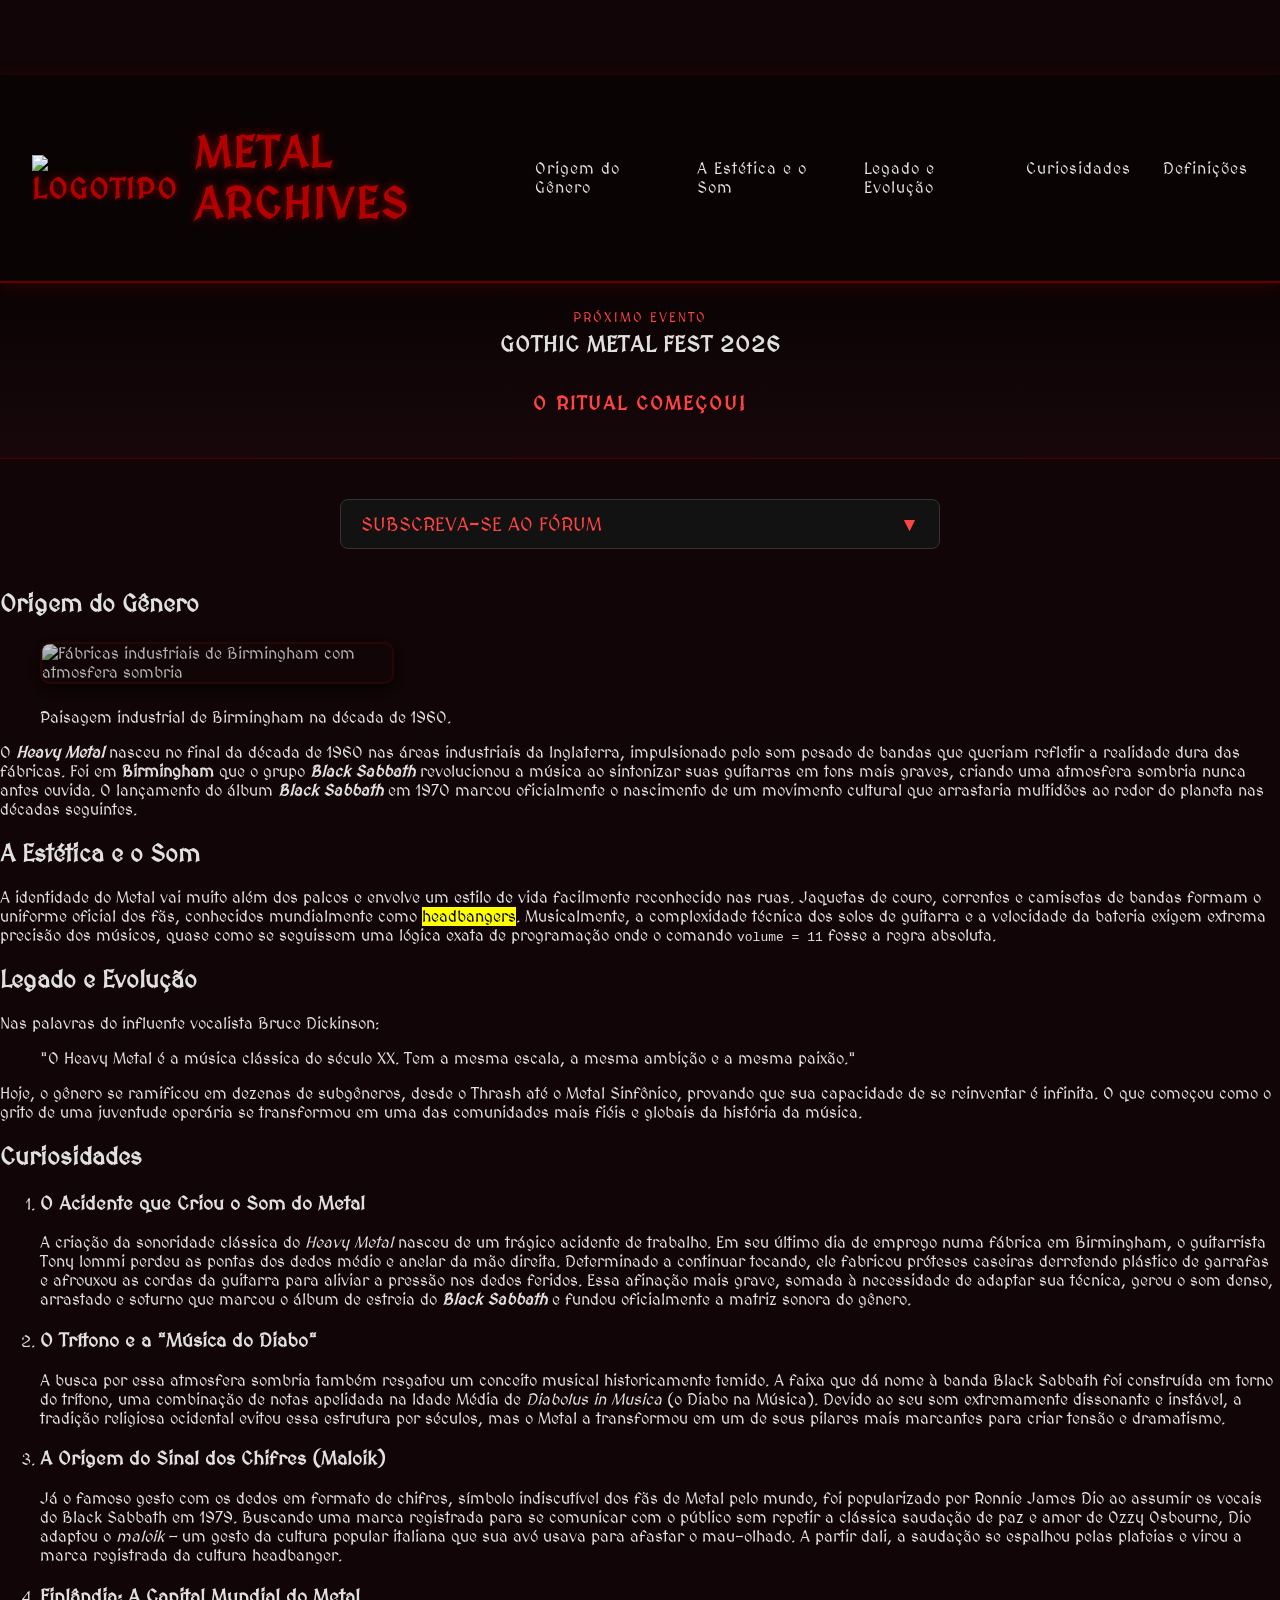
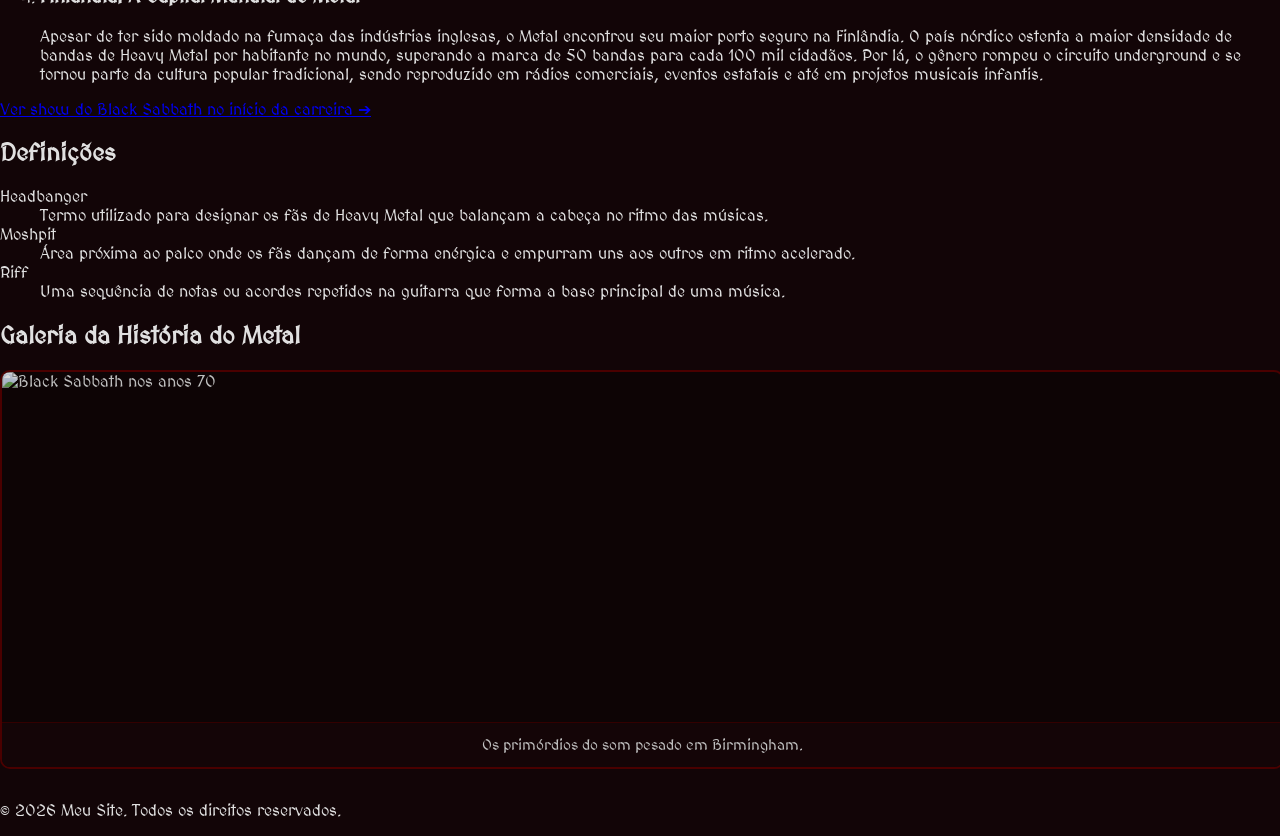
==== index.html @ 40b0ea48 "Add files via upload" ====
<!DOCTYPE html>
<html lang="pt-BR">
<head> 
	<meta charset= "UTF-8">
	<meta name="viewport" content="width=device-width, initial-scale=1.0">
	<title>Metal archives</title>
	<link rel="stylesheet" href="style.css">
	<script src="script.js" defer></script>
</head>
	
<body>
	<nav class="navbar">
  <!-- Imagem e texto alinhados lado a lado no canto esquerdo -->
  <div class="logo">
    <img src="Imagens/logotipo-do-site.png" alt="Logotipo" class="logo-header">
    <h1>Metal archives</h1>
  </div>
  
  <ul class="nav-links">
    <li><a href="#origem-do-genero">Origem do Gênero</a></li>
    <li><a href="#a-estetica-e-o-som">A Estética e o Som</a></li>
    <li><a href="#legado-e-evolucao">Legado e Evolução</a></li>
    <li><a href="#curiosidades">Curiosidades</a></li>
    <li><a href="#definicoes">Definições</a></li>
  </ul>
</nav>

<!-- Banner de Contagem Regressiva -->
<section class="banner-timer">
  <div class="timer-container">
    <span class="timer-tag">Próximo Evento</span>
    <h3>Gothic Metal Fest 2026</h3>
    <div id="countdown" class="countdown-grid">
      <div class="time-box">
        <span id="dias">00</span>
        <small>Dias</small>
      </div>
      <div class="time-box">
        <span id="horas">00</span>
        <small>Horas</small>
      </div>
      <div class="time-box">
        <span id="minutos">00</span>
        <small>Min</small>
      </div>
      <div class="time-box">
        <span id="segundos">00</span>
        <small>Seg</small>
      </div>
    </div>
  </div>
</section>

<!-- Formulário posicionado abaixo da barra de navegação -->
<section class="secao-formulario">
	<button type="button" id="btn-toggle-form">
    Subscreva-se ao fórum <span id="icone-seta">▼</span>
  </button>
  <div id="status-membro" class="status-membro escondido"></div>
  <form action="#" class="form-topo escondido" >
    <h2>Subscreva-se ao fórum</h2>

    <div class="form-grid">
      <div class="form-group">
        <label for="fname">Nome:</label>
        <input type="text" id="fname" name="fname" required>
      </div>

      <div class="form-group">
		  <label for="senha">Senha:</label>
		  <div class="input-senha-wrapper">
			<input type="password" id="senha" name="senha" required>
			<button type="button" id="btn-toggle-senha" aria-label="Mostrar ou ocultar senha">👁️</button>
		  </div>
	  </div>

      <div class="form-group">
        <label for="genre">Gênero Identificado:</label>
        <select id="genre" name="genero_id" required>
		  <option value="" disabled selected hidden>Selecione uma opção</option>
          <option value="feminino">Feminino</option>
          <option value="masculino">Masculino</option>
          <option value="outro">Outro</option>
        </select>
      </div>

      <div class="form-group">
        <label for="idade">Idade:</label>
        <input type="number" id="idade" name="idade" min="18" max="100" step="1" required>
      </div>

      <div class="form-group">
        <label for="email">E-mail:</label>
        <input type="email" id="email" name="email" pattern="[a-z0-9._%+-]+@[a-z0-9.-]+\.[a-z]{2,}$" required>
      </div>

      <div class="form-group">
        <label for="site">Website:</label>
        <input type="url" id="site" name="site" pattern="https://.*" placeholder="https://exemplo.com" required>
      </div>

      <div class="form-group">
        <label for="show">Data do Show:</label>
        <input type="date" id="show" name="show" min="2026-01-01" max="2026-12-31" required>
      </div>

      <div class="form-group">
        <label for="horario">Horário:</label>
        <input type="time" id="horario" name="horario" required>
      </div>

      <div class="form-group full-width">
        <label for="cor-tema">Cor favorita:</label>
        <input type="color" id="cor-tema" name="cor-tema" value="#ff0000">
      </div>

      <div class="form-group full-width">
        <label for="mensagem">Mensagem:</label>
        <textarea id="mensagem" name="mensagem" rows="3"></textarea>
      </div>

      <div class="form-group-options full-width">
        <label>Gênero Musical Favorito:</label>
        <div class="radio-group">
          <label><input type="radio" name="genero_musical" value="heavy"> Heavy Metal</label>
          <label><input type="radio" name="genero_musical" value="thrash"> Thrash Metal</label>
          <label><input type="radio" name="genero_musical" value="outro"> Outro</label>
        </div>
      </div>

      <div class="form-group-checkbox full-width">
        <input type="checkbox" id="novidades" name="novidades" required>
        <label for="novidades">Deseja receber novidades por e-mail?</label>
      </div>

      <div class="full-width">
        <button type="submit" class="btn-submit">Cadastrar</button>
      </div>
    </div>
  </form>
</section>
	<main class="container">
		<section id="origem-do-genero" class="card-gotico">
			<h2>Origem do Gênero</h2>
			<figure>
				<img 
					id="img-birmingham"
					src="https://images.unsplash.com/photo-1518709268805-4e9042af9f23?q=80&w=800" 
					alt="Fábricas industriais de Birmingham com atmosfera sombria" 
					class="img-gotica"
				 >
				<figcaption>Paisagem industrial de Birmingham na década de 1960.</figcaption>
			</figure>
			<p>O <strong><em>Heavy Metal</em></strong> nasceu no final da década de 1960 nas áreas industriais da Inglaterra, impulsionado pelo som pesado de bandas que queriam refletir a realidade dura das fábricas. Foi em <strong>Birmingham</strong> que o grupo <strong><em>Black Sabbath</em></strong> revolucionou a música ao sintonizar suas guitarras em tons mais graves, criando uma atmosfera sombria nunca antes ouvida. O lançamento do álbum <strong><em>Black Sabbath</em></strong> em 1970 marcou oficialmente o nascimento de um movimento cultural que arrastaria multidões ao redor do planeta nas décadas seguintes.</p>
		</section>

		<section id="a-estetica-e-o-som" class="card-gotico">
			<h2>A Estética e o Som</h2>
			<p>A identidade do Metal vai muito além dos palcos e envolve um estilo de vida facilmente reconhecido nas ruas. Jaquetas de couro, correntes e camisetas de bandas formam o uniforme oficial dos fãs, conhecidos mundialmente como <mark class="destaque-gotico">headbangers</mark>. Musicalmente, a complexidade técnica dos solos de guitarra e a velocidade da bateria exigem extrema precisão dos músicos, quase como se seguissem uma lógica exata de programação onde o comando <code>volume = 11</code> fosse a regra absoluta.</p>
		</section>

		<section id="legado-e-evolucao" class="card-gotico">
			<h2>Legado e Evolução</h2>
			<p>Nas palavras do influente vocalista Bruce Dickinson:</p>
			<blockquote class="citacao-gotica">
			  "O Heavy Metal é a música clássica do século XX. Tem a mesma escala, a mesma ambição e a mesma paixão."
			</blockquote>
			<p>Hoje, o gênero se ramificou em dezenas de subgêneros, desde o Thrash até o Metal Sinfônico, provando que sua capacidade de se reinventar é infinita. O que começou como o grito de uma juventude operária se transformou em uma das comunidades mais fiéis e globais da história da música.</p>
		</section>

		<section id="curiosidades" class="card-gotico">
			<h2>Curiosidades</h2>
			<ol class="lista-curiosidades">
			  <li>
				<h3>O Acidente que Criou o Som do Metal</h3>
				<p>A criação da sonoridade clássica do <em>Heavy Metal</em> nasceu de um trágico acidente de trabalho. Em seu último dia de emprego numa fábrica em Birmingham, o guitarrista Tony Iommi perdeu as pontas dos dedos médio e anelar da mão direita. Determinado a continuar tocando, ele fabricou próteses caseiras derretendo plástico de garrafas e afrouxou as cordas da guitarra para aliviar a pressão nos dedos feridos. Essa afinação mais grave, somada à necessidade de adaptar sua técnica, gerou o som denso, arrastado e soturno que marcou o álbum de estreia do <strong><em>Black Sabbath</em></strong> e fundou oficialmente a matriz sonora do gênero.</p>
			  </li>
			  <li>
				<h3>O Trítono e a "Música do Diabo"</h3>
				<p>A busca por essa atmosfera sombria também resgatou um conceito musical historicamente temido. A faixa que dá nome à banda Black Sabbath foi construída em torno do trítono, uma combinação de notas apelidada na Idade Média de <em>Diabolus in Musica</em> (o Diabo na Música). Devido ao seu som extremamente dissonante e instável, a tradição religiosa ocidental evitou essa estrutura por séculos, mas o Metal a transformou em um de seus pilares mais marcantes para criar tensão e dramatismo.</p>
			  </li>
			  <li>
				<h3>A Origem do Sinal dos Chifres (Maloik)</h3>
				<p>Já o famoso gesto com os dedos em formato de chifres, símbolo indiscutível dos fãs de Metal pelo mundo, foi popularizado por Ronnie James Dio ao assumir os vocais do Black Sabbath em 1979. Buscando uma marca registrada para se comunicar com o público sem repetir a clássica saudação de paz e amor de Ozzy Osbourne, Dio adaptou o <em>maloik</em> — um gesto da cultura popular italiana que sua avó usava para afastar o mau-olhado. A partir dali, a saudação se espalhou pelas plateias e virou a marca registrada da cultura headbanger.</p>
			  </li>
			  <li>
				<h3>Finlândia: A Capital Mundial do Metal</h3>
				<p>Apesar de ter sido moldado na fumaça das indústrias inglesas, o Metal encontrou seu maior porto seguro na Finlândia. O país nórdico ostenta a maior densidade de bandas de Heavy Metal por habitante no mundo, superando a marca de 50 bandas para cada 100 mil cidadãos. Por lá, o gênero rompeu o circuito underground e se tornou parte da cultura popular tradicional, sendo reproduzido em rádios comerciais, eventos estatais e até em projetos musicais infantis.</p>
			  </li>
			</ol>

			<a href="https://www.youtube.com/watch?v=dQw4w9WgXcQ" target="_blank" rel="noopener noreferrer" class="link-gotico">
			  Ver show do Black Sabbath no início da carreira ➔
			</a>
		</section>

		<section id="definicoes" class="card-gotico">
			<h2>Definições</h2>
			<dl class="lista-definicoes">
			  <dt>Headbanger</dt>
			  <dd>Termo utilizado para designar os fãs de Heavy Metal que balançam a cabeça no ritmo das músicas.</dd>

			  <dt>Moshpit</dt>
			  <dd>Área próxima ao palco onde os fãs dançam de forma enérgica e empurram uns aos outros em ritmo acelerado.</dd>

			  <dt>Riff</dt>
			  <dd>Uma sequência de notas ou acordes repetidos na guitarra que forma a base principal de uma música.</dd>
			</dl>
		</section>
		<section id="galeria" class="card-gotico">
		  <h2>Galeria da História do Metal</h2>
		  
		  <div class="carrossel">
			<div class="carrossel-item">
			  <img src="https://images.unsplash.com/photo-1511671782779-c97d3d27a1d4?q=80&w=800" alt="Black Sabbath nos anos 70">
			  <p class="legenda-carrossel">Os primórdios do som pesado em Birmingham.</p>
			</div>

			<div class="carrossel-item">
			  <img src="https://images.unsplash.com/photo-1470225620780-dba8ba36b745?q=80&w=800" alt="Guitarra elétrica com luzes">
			  <p class="legenda-carrossel">A distorção grave do trítono medieval.</p>
			</div>

			<div class="carrossel-item">
			  <img src="https://images.unsplash.com/photo-1514525253161-7a46d19cd819?q=80&w=800" alt="Show de metal com público">
			  <p class="legenda-carrossel">Headbangers e a energia dos palcos pelo mundo.</p>
			</div>
		  </div>
		</section>
	</main>
	
	<footer>    <p>© 2026 Meu Site. Todos os direitos reservados.</p> </footer>
	
</body>
</html>
---- style.css ----
@import url('https://fonts.googleapis.com/css2?family=MedievalSharp&display=swap');

body {
  background-color: #120507;
  min-height: 100vh;
  font-family: 'MedievalSharp', cursive, serif;
  color: #e0e0e0;
  margin: 0;
  padding-top: 75px;
}

/* Navbar com Logo + Texto alinhados à esquerda e Links à direita */
.navbar {
  top: 0;
  position:sticky;
  z-index: 1000; 
  display: flex;
  justify-content: space-between;
  align-items: center;
  background-color: #0a0304;
  padding: 1rem 2rem;
  border-bottom: 2px solid #660000;
  box-shadow: 0 4px 15px rgba(102, 0, 0, 0.4);
  width: 96	%;
  transition: background-color 0.3s ease, border-color 0.3s ease, box-shadow 0.3s ease;
}
/* Estilo aplicado via JS quando o usuário rola a página */
.navbar.navbar-scrolled {
  background-color: #040102; /* Fundo ainda mais escuro */
  border-bottom: 2px solid #ff0000; /* Borda vermelha viva */
  box-shadow: 0 4px 20px rgba(255, 0, 0, 0.6); /* Brilho vermelho mais intenso */
}


.logo {
  display: flex;
  align-items: center;
  gap: 12px;
  color: #b30000;
  font-size: 1.8rem;
  font-weight: bold;
  letter-spacing: 2px;
  text-transform: uppercase;
  text-shadow: 0 0 10px rgba(179, 0, 0, 0.7);
}

.logo-header {
  max-height: 45px;
  width: auto;
  
}

.nav-links {
  display: flex;
  gap: 2rem;
  list-style: none;
  margin: 0;
  padding: 0;
}

.nav-links a {
  color: #e0e0e0;
  text-decoration: none;
  font-size: 1rem;
  letter-spacing: 1px;
  transition: color 0.3s ease, text-shadow 0.3s ease;
}

.nav-links a:hover {
  color: #ff2a2a;
  text-shadow: 0 0 8px #b30000;
}

/* Container do Formulário (Centralizado abaixo da Navbar) */
.secao-formulario {
  max-width: 600px;
  margin: 2.5rem auto;
  padding: 0 1rem;
}

.form-topo {
  background: #121212;
  color: #e0e0e0;
  padding: 20px;
  border-radius: 8px;
  border: 1px solid #333;
  box-shadow: 0 4px 15px rgba(0, 0, 0, 0.5);
}

.form-topo h2 {
  color: #ff4444;
  margin-top: 0;
  margin-bottom: 15px;
  text-transform: uppercase;
  font-size: 1.2rem;
  border-bottom: 1px solid #333;
  padding-bottom: 8px;
}

/* Estrutura interna em 2 Colunas */
.form-grid {
  display: grid;
  grid-template-columns: 1fr 1fr;
  gap: 12px;
}

.form-group {
  display: flex;
  flex-direction: column;
}

.full-width {
  grid-column: span 2;
}

.form-group label,
.form-group-options label {
  font-size: 0.85rem;
  margin-bottom: 4px;
  color: #aaa;
}

.form-topo input[type="text"],
.form-topo input[type="password"],
.form-topo input[type="number"],
.form-topo input[type="email"],
.form-topo input[type="url"],
.form-topo input[type="date"],
.form-topo input[type="time"],
.form-topo select,
.form-topo textarea {
  background: #222;
  border: 1px solid #444;
  color: #fff;
  padding: 8px;
  border-radius: 4px;
  font-size: 0.9rem;
}

.form-topo input[type="color"] {
  height: 38px;
  width: 100%;
  border: 1px solid #444;
  background: #222;
  cursor: pointer;
}

.radio-group {
  display: flex;
  gap: 15px;
  align-items: center;
}

.form-group-checkbox {
  display: flex;
  gap: 10px;
  align-items: center;
  margin-top: 5px;
}
/* Variável global para customização dinâmica da cor de destaque */
:root {
  --cor-destaque: #ff0000;
}

/* Container do campo de senha com ícone relativo */
.input-senha-wrapper {
  position: relative;
  display: flex;
  align-items: center;
  width: 100%;
}

.input-senha-wrapper input {
  width: 100%;
  padding-right: 40px !important; /* Reservar espaço interno para o botão do olho */
  box-sizing: border-box;
}

/* Botão de alternar senha */
#btn-toggle-senha {
  position: absolute;
  right: 8px;
  background: transparent;
  border: none;
  color: #aaa;
  cursor: pointer;
  font-size: 1.1rem;
  padding: 4px;
  display: flex;
  align-items: center;
  justify-content: center;
  transition: color 0.2s ease, transform 0.2s ease;
}

#btn-toggle-senha:hover {
  color: var(--cor-destaque, #ff0000);
  transform: scale(1.1);
}

#btn-toggle-senha:focus-visible {
  outline: 1px solid var(--cor-destaque, #ff0000);
  border-radius: 2px;
}

/* Selo de status de membro ativo recuperado do LocalStorage */
.status-membro {
  background: #1a080a;
  border: 1px solid var(--cor-destaque);
  color: #e0e0e0;
  padding: 10px 15px;
  border-radius: 6px;
  margin-top: 10px;
  text-align: center;
  box-shadow: 0 0 10px rgba(179, 0, 0, 0.3);
  transition: border-color 0.3s ease;
}

.status-membro.escondido {
  display: none;
}

.status-membro p {
  margin: 0;
  font-size: 0.95rem;
}

.status-membro strong {
  color: var(--cor-destaque);
}

.btn-submit {
  width: 100%;
  background: var(--cor-destaque);
  color: #fff;
  border: none;
  padding: 12px;
  font-weight: bold;
  border-radius: 4px;
  cursor: pointer;
  margin-top: 10px;
  transition: background 0.2s;
}

.btn-submit:hover {
  background: #ff0000;
}

#img-birmingham {
  cursor: pointer;
  transition: filter 0.4s ease, border-color 0.4s ease, transform 0.3s ease;
}

/* Imagem e Carrossel */
.img-gotica {
  width: 100%;          
  max-width: 350px;         
  height: auto;           
  display: block;
  border-radius: 10px;
  border: 2px solid #4a0000;
  box-shadow: 0 5px 20px rgba(0, 0, 0, 0.9);
  margin: 1.5rem 0;
  filter: grayscale(40%) brightness(80%);
  transition: filter 0.4s ease, border-color 0.4s ease, box-shadow 0.4s ease, transform 0.3s ease;
}

.img-gotica:hover {
  filter: grayscale(0%) brightness(100%);
  border-color: #cc0000;
  box-shadow: 0 0 15px rgba(204, 0, 0, 0.6);
  transform: scale(1.01);
}

.carrossel {
  display: flex;
  overflow-x: auto;
  scroll-snap-type: x mandatory;
  scroll-behavior: smooth;
  gap: 1.5rem;
  padding-bottom: 1rem;
}

.carrossel-item {
  flex: 0 0 100%;
  scroll-snap-align: center;
  background-color: #0d0405;
  border: 2px solid #4a0000;
  border-radius: 10px;
  overflow: hidden;
}

.carrossel-item img {
  width: 100%;
  height: 350px;
  object-fit: cover;
  display: block;
  filter: grayscale(30%) brightness(85%);
  transition: filter 0.3s ease;
}

.carrossel-item:hover img {
  filter: grayscale(0%) brightness(100%);
}

.legenda-carrossel {
  padding: 0.8rem 1rem;
  margin: 0;
  text-align: center;
  color: #c0c0c0;
  font-size: 0.95rem;
  background-color: #140507;
  border-top: 1px solid #330000;
}

.carrossel::-webkit-scrollbar {
  height: 8px;
}

.carrossel::-webkit-scrollbar-track {
  background: #0a0304;
  border-radius: 4px;
}

.carrossel::-webkit-scrollbar-thumb {
  background: #660000;
  border-radius: 4px;
}

.carrossel::-webkit-scrollbar-thumb:hover {
  background: #cc0000;
}
/* Botão sanfona */
#btn-toggle-form {
  width: 100%;
  background: #121212;
  color: #ff4444;
  border: 1px solid #333;
  padding: 12px 20px;
  font-family: 'MedievalSharp', cursive, serif;
  font-size: 1.2rem;
  text-transform: uppercase;
  cursor: pointer;
  border-radius: 8px;
  display: flex;
  justify-content: space-between;
  align-items: center;
  transition: border-color 0.3s, background 0.3s;
}

#btn-toggle-form:hover {
  border-color: #ff4444;
  background: #1a0a0c;
}

/* Esconde o formulário */
.form-topo.escondido {
  display: none;
}

/* Remove a margem superior do form para colar no botão */
.form-topo {
  margin-top: 10px;
}

/* Banner de Contagem Regressiva */
.banner-timer {
  background: linear-gradient(180deg, #0a0304 0%, #17070a 100%);
  border-bottom: 1px solid #4a0000;
  padding: 1.5rem 1rem;
  text-align: center;
}

.timer-container {
  max-width: 600px;
  margin: 0 auto;
}

.timer-tag {
  color: #ff4444;
  font-size: 0.8rem;
  text-transform: uppercase;
  letter-spacing: 2px;
}

.banner-timer h3 {
  margin: 5px 0 15px 0;
  color: #e0e0e0;
  font-size: 1.4rem;
  text-transform: uppercase;
  letter-spacing: 1px;
}

.countdown-grid {
  display: flex;
  justify-content: center;
  gap: 15px;
}

.time-box {
  background: #0d0405;
  border: 1px solid #660000;
  border-radius: 6px;
  padding: 8px 12px;
  min-width: 60px;
  box-shadow: 0 2px 10px rgba(0, 0, 0, 0.7);
}

.time-box span {
  display: block;
  font-size: 1.6rem;
  font-weight: bold;
  color: #ff2a2a;
  text-shadow: 0 0 8px rgba(179, 0, 0, 0.6);
}

.time-box small {
  font-size: 0.75rem;
  color: #aaa;
  text-transform: uppercase;
}

.evento-iniciado {
  color: #ff4444;
  font-size: 1.2rem;
  font-weight: bold;
  letter-spacing: 2px;
}
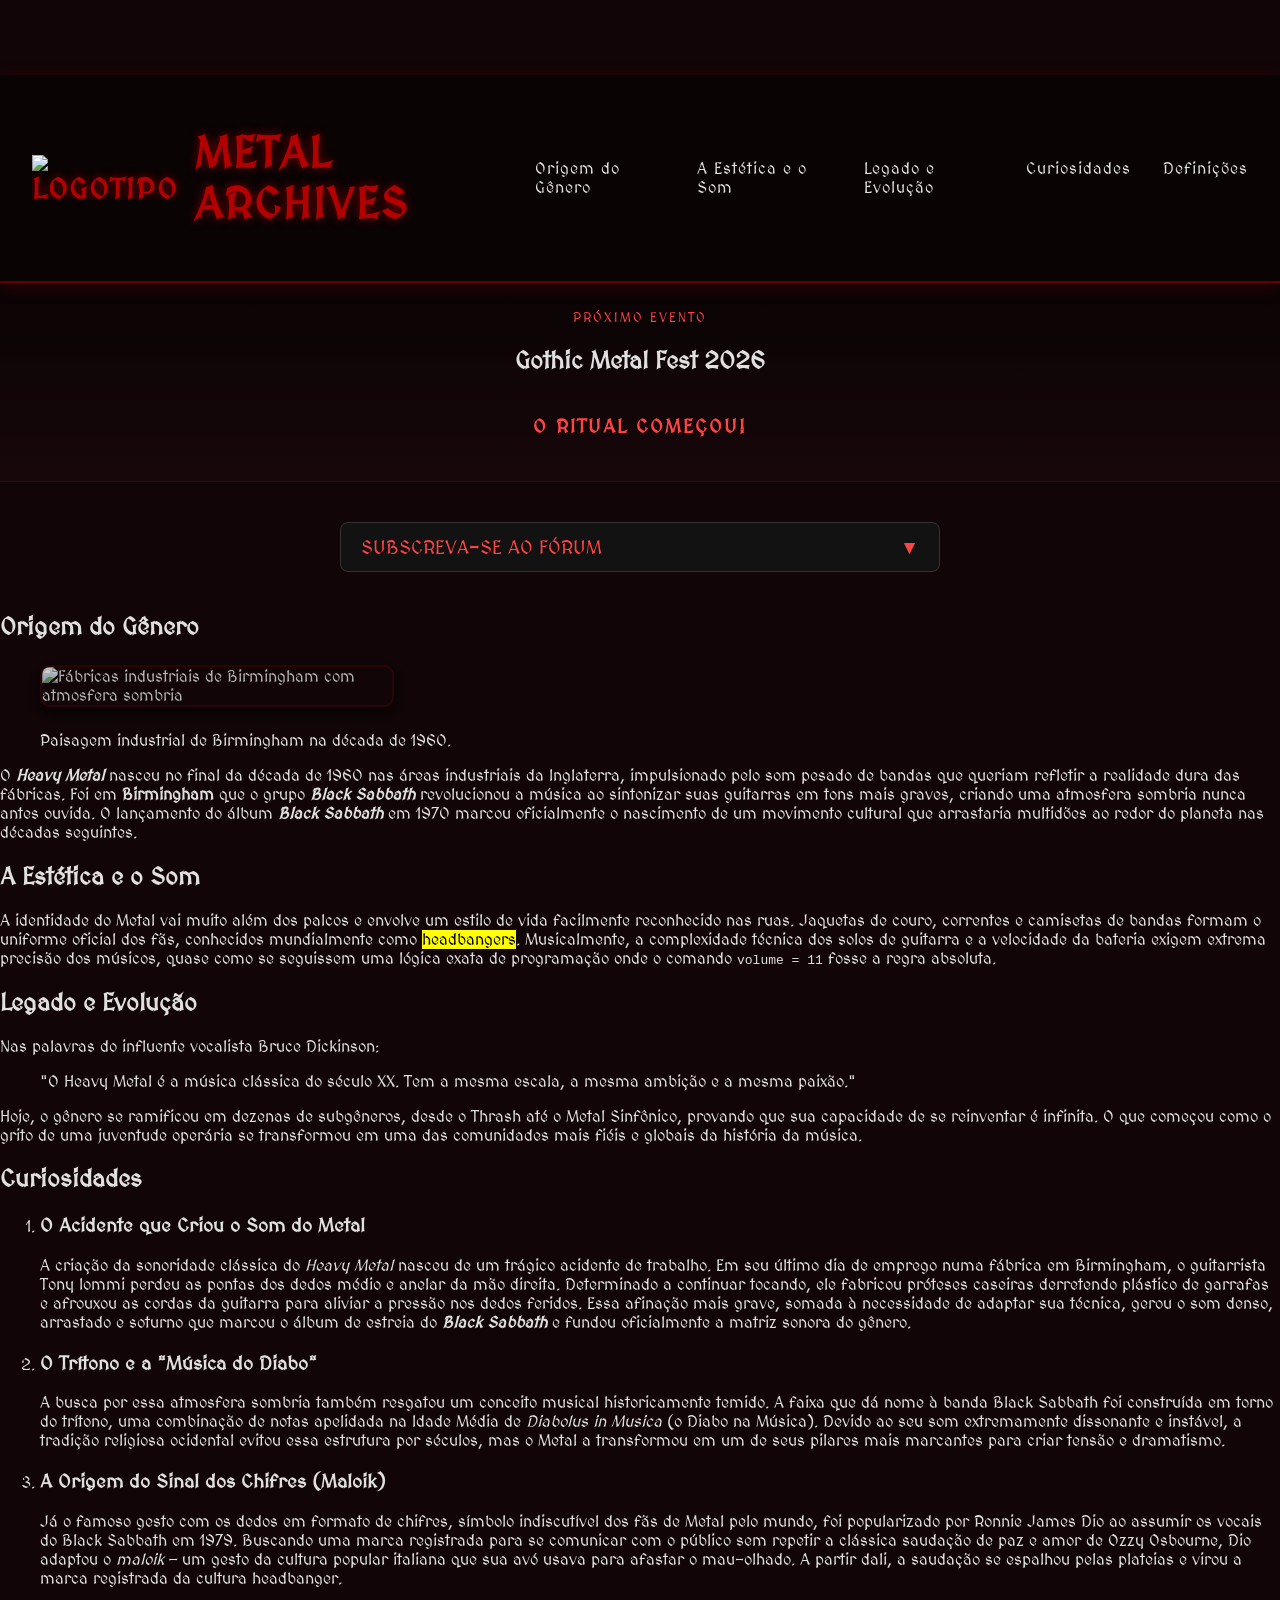
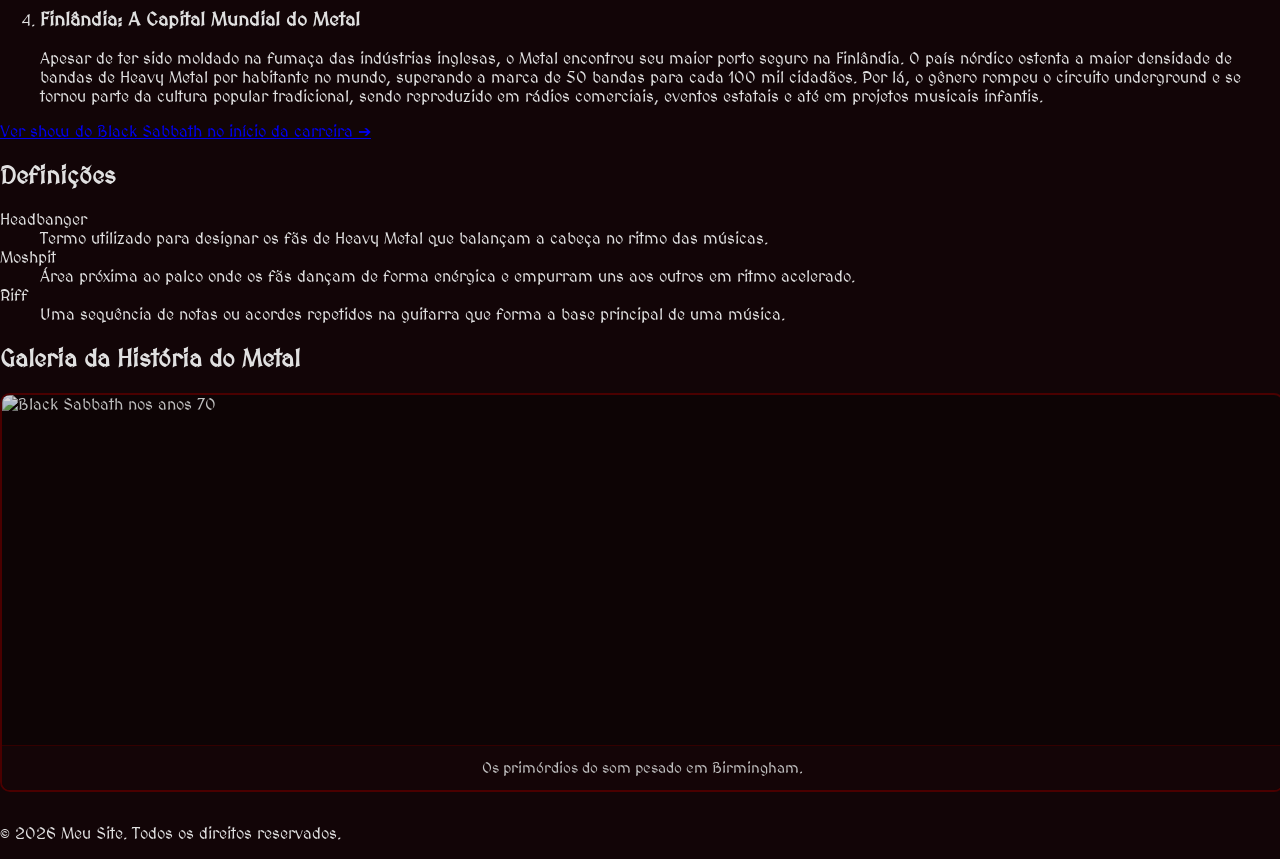
==== commit 978dd6c6: "Fix: Ajustes pontuais Foi ajustado as tags semânticas e a hierarquia de título" ====
--- a/index.html
+++ b/index.html
@@ -9,27 +9,28 @@
 </head>
 	
 <body>
-	<nav class="navbar">
-  <!-- Imagem e texto alinhados lado a lado no canto esquerdo -->
-  <div class="logo">
-    <img src="Imagens/logotipo-do-site.png" alt="Logotipo" class="logo-header">
-    <h1>Metal archives</h1>
-  </div>
-  
-  <ul class="nav-links">
-    <li><a href="#origem-do-genero">Origem do Gênero</a></li>
-    <li><a href="#a-estetica-e-o-som">A Estética e o Som</a></li>
-    <li><a href="#legado-e-evolucao">Legado e Evolução</a></li>
-    <li><a href="#curiosidades">Curiosidades</a></li>
-    <li><a href="#definicoes">Definições</a></li>
-  </ul>
-</nav>
-
+	<header>
+		<nav class="navbar">
+<!-- Imagem e texto alinhados -->
+		  <div class="logo">
+			<img src="Imagens/logotipo-do-site.png" alt="Logotipo" class="logo-header">
+			<h1>Metal archives</h1>
+		  </div>
+		  
+		  <ul class="nav-links">
+			<li><a href="#origem-do-genero">Origem do Gênero</a></li>
+			<li><a href="#a-estetica-e-o-som">A Estética e o Som</a></li>
+			<li><a href="#legado-e-evolucao">Legado e Evolução</a></li>
+			<li><a href="#curiosidades">Curiosidades</a></li>
+			<li><a href="#definicoes">Definições</a></li>
+		  </ul>
+		</nav>
+	</header>
 <!-- Banner de Contagem Regressiva -->
-<section class="banner-timer">
+<aside class="banner-timer">
   <div class="timer-container">
     <span class="timer-tag">Próximo Evento</span>
-    <h3>Gothic Metal Fest 2026</h3>
+    <h2>Gothic Metal Fest 2026</h2>
     <div id="countdown" class="countdown-grid">
       <div class="time-box">
         <span id="dias">00</span>
@@ -49,7 +50,7 @@
       </div>
     </div>
   </div>
-</section>
+</aside>
 
 <!-- Formulário posicionado abaixo da barra de navegação -->
 <section class="secao-formulario">
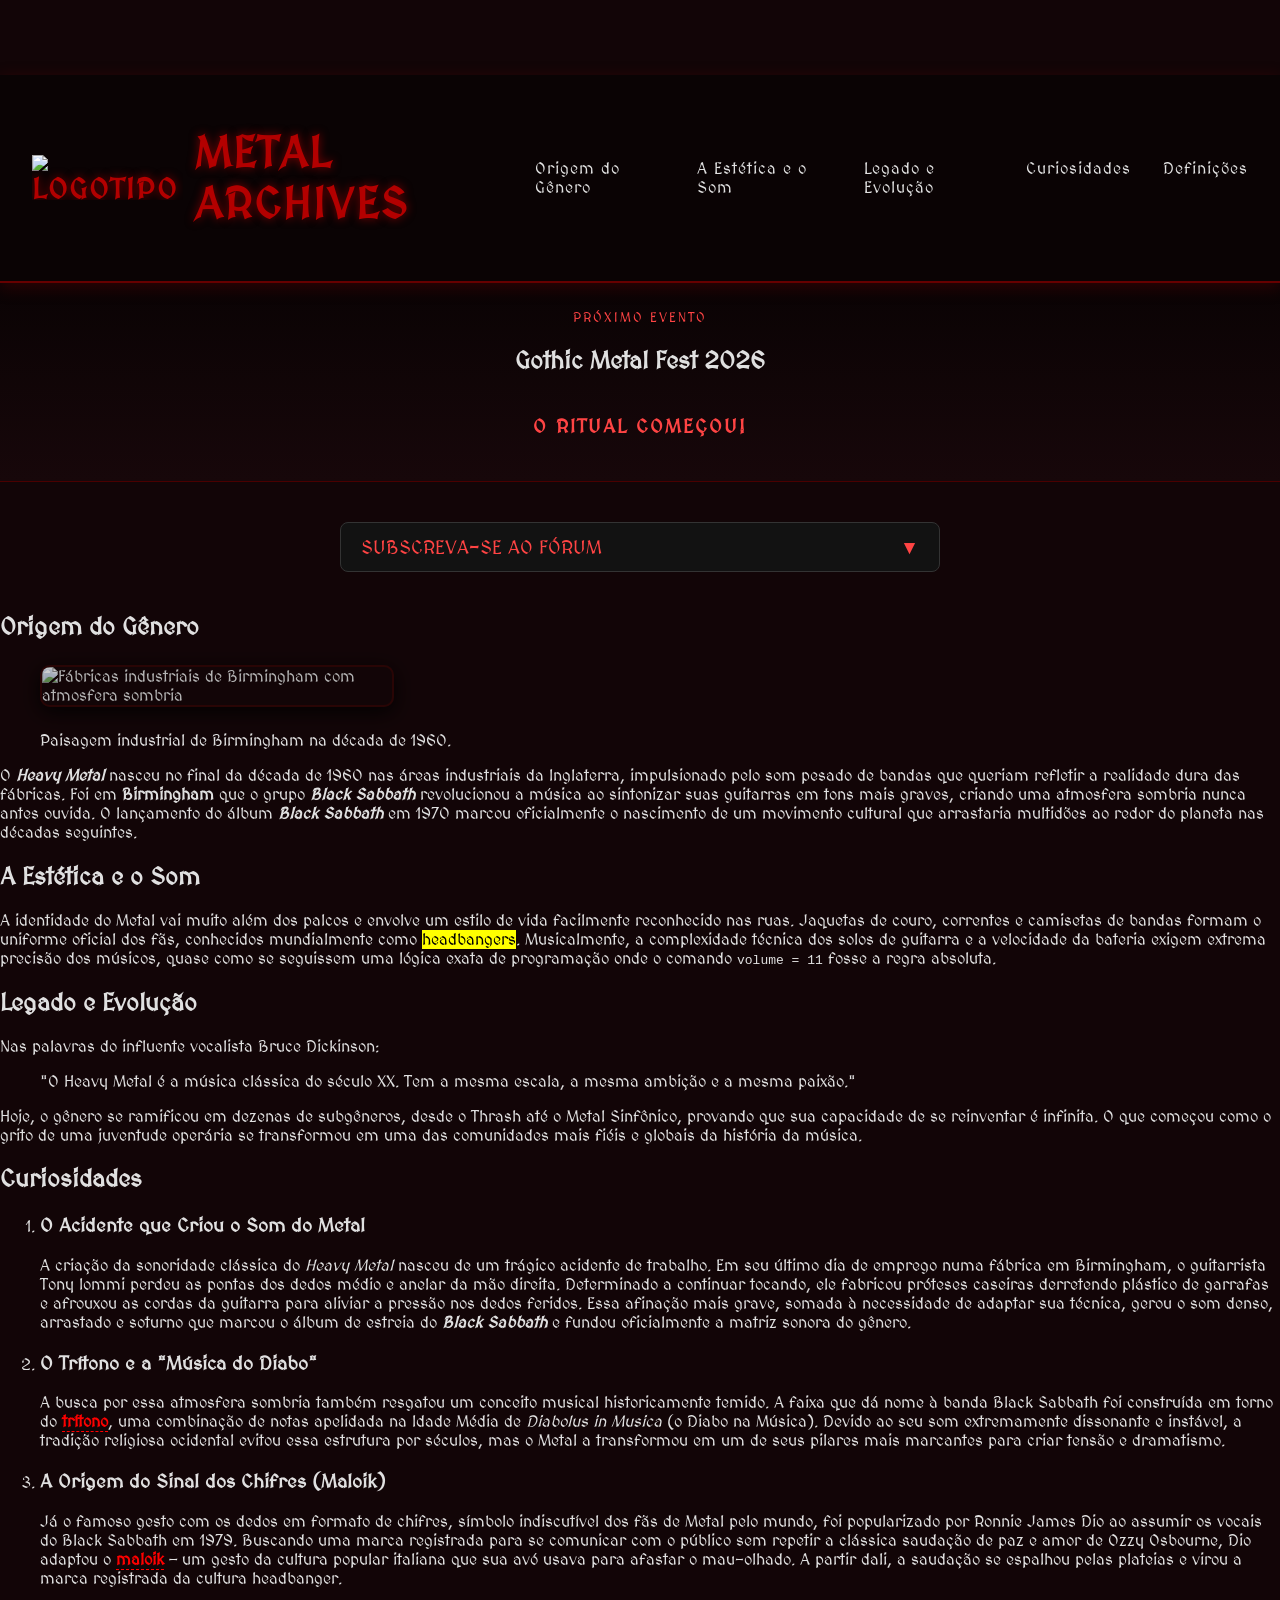
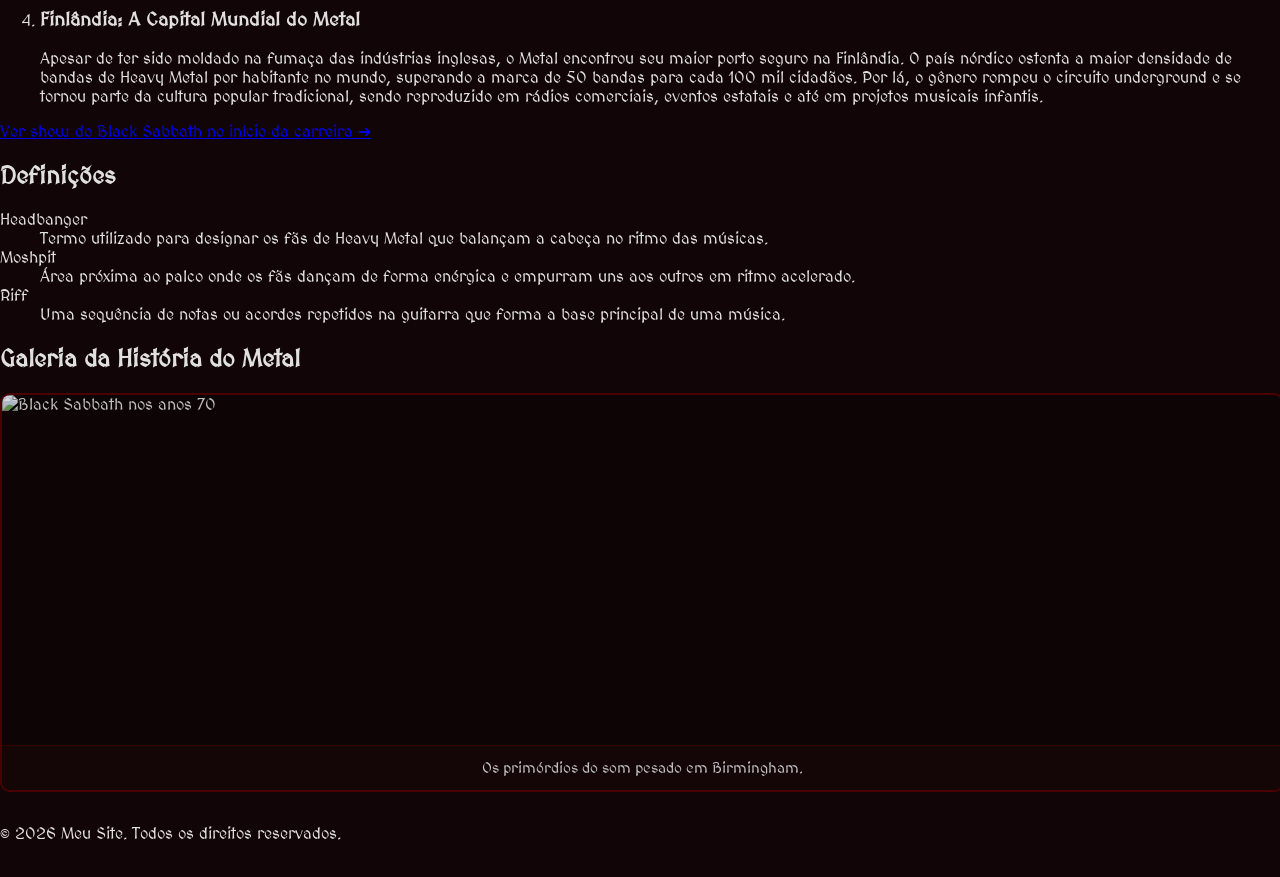
==== commit f49b41e4: "Fix: Ajustes pontuais(v2) adicionado loading="lazy" em todas as imagens e alterado alguns <section> " ====
--- a/index.html
+++ b/index.html
@@ -13,7 +13,7 @@
 		<nav class="navbar">
 <!-- Imagem e texto alinhados -->
 		  <div class="logo">
-			<img src="Imagens/logotipo-do-site.png" alt="Logotipo" class="logo-header">
+			<img src="Imagens/logotipo-do-site.png" alt="Logotipo" class="logo-header" loading="lazy">
 			<h1>Metal archives</h1>
 		  </div>
 		  
@@ -141,7 +141,7 @@
   </form>
 </section>
 	<main class="container">
-		<section id="origem-do-genero" class="card-gotico">
+		<article id="origem-do-genero" class="card-gotico">
 			<h2>Origem do Gênero</h2>
 			<figure>
 				<img 
@@ -149,27 +149,28 @@
 					src="https://images.unsplash.com/photo-1518709268805-4e9042af9f23?q=80&w=800" 
 					alt="Fábricas industriais de Birmingham com atmosfera sombria" 
 					class="img-gotica"
+					loading="lazy"
 				 >
 				<figcaption>Paisagem industrial de Birmingham na década de 1960.</figcaption>
 			</figure>
 			<p>O <strong><em>Heavy Metal</em></strong> nasceu no final da década de 1960 nas áreas industriais da Inglaterra, impulsionado pelo som pesado de bandas que queriam refletir a realidade dura das fábricas. Foi em <strong>Birmingham</strong> que o grupo <strong><em>Black Sabbath</em></strong> revolucionou a música ao sintonizar suas guitarras em tons mais graves, criando uma atmosfera sombria nunca antes ouvida. O lançamento do álbum <strong><em>Black Sabbath</em></strong> em 1970 marcou oficialmente o nascimento de um movimento cultural que arrastaria multidões ao redor do planeta nas décadas seguintes.</p>
-		</section>
-
-		<section id="a-estetica-e-o-som" class="card-gotico">
+		</article>
+
+		<article id="a-estetica-e-o-som" class="card-gotico">
 			<h2>A Estética e o Som</h2>
 			<p>A identidade do Metal vai muito além dos palcos e envolve um estilo de vida facilmente reconhecido nas ruas. Jaquetas de couro, correntes e camisetas de bandas formam o uniforme oficial dos fãs, conhecidos mundialmente como <mark class="destaque-gotico">headbangers</mark>. Musicalmente, a complexidade técnica dos solos de guitarra e a velocidade da bateria exigem extrema precisão dos músicos, quase como se seguissem uma lógica exata de programação onde o comando <code>volume = 11</code> fosse a regra absoluta.</p>
-		</section>
-
-		<section id="legado-e-evolucao" class="card-gotico">
+		</article>
+
+		<article id="legado-e-evolucao" class="card-gotico">
 			<h2>Legado e Evolução</h2>
 			<p>Nas palavras do influente vocalista Bruce Dickinson:</p>
 			<blockquote class="citacao-gotica">
 			  "O Heavy Metal é a música clássica do século XX. Tem a mesma escala, a mesma ambição e a mesma paixão."
 			</blockquote>
 			<p>Hoje, o gênero se ramificou em dezenas de subgêneros, desde o Thrash até o Metal Sinfônico, provando que sua capacidade de se reinventar é infinita. O que começou como o grito de uma juventude operária se transformou em uma das comunidades mais fiéis e globais da história da música.</p>
-		</section>
-
-		<section id="curiosidades" class="card-gotico">
+		</article>
+
+		<article id="curiosidades" class="card-gotico">
 			<h2>Curiosidades</h2>
 			<ol class="lista-curiosidades">
 			  <li>
@@ -178,11 +179,11 @@
 			  </li>
 			  <li>
 				<h3>O Trítono e a "Música do Diabo"</h3>
-				<p>A busca por essa atmosfera sombria também resgatou um conceito musical historicamente temido. A faixa que dá nome à banda Black Sabbath foi construída em torno do trítono, uma combinação de notas apelidada na Idade Média de <em>Diabolus in Musica</em> (o Diabo na Música). Devido ao seu som extremamente dissonante e instável, a tradição religiosa ocidental evitou essa estrutura por séculos, mas o Metal a transformou em um de seus pilares mais marcantes para criar tensão e dramatismo.</p>
+				<p>A busca por essa atmosfera sombria também resgatou um conceito musical historicamente temido. A faixa que dá nome à banda Black Sabbath foi construída em torno do <span class="tooltip-term" data-tooltip="Intervalo musical de três tons inteiros, famoso por sua sonoridade tensa e dissonante.">trítono</span>, uma combinação de notas apelidada na Idade Média de <em>Diabolus in Musica</em> (o Diabo na Música). Devido ao seu som extremamente dissonante e instável, a tradição religiosa ocidental evitou essa estrutura por séculos, mas o Metal a transformou em um de seus pilares mais marcantes para criar tensão e dramatismo.</p>
 			  </li>
 			  <li>
 				<h3>A Origem do Sinal dos Chifres (Maloik)</h3>
-				<p>Já o famoso gesto com os dedos em formato de chifres, símbolo indiscutível dos fãs de Metal pelo mundo, foi popularizado por Ronnie James Dio ao assumir os vocais do Black Sabbath em 1979. Buscando uma marca registrada para se comunicar com o público sem repetir a clássica saudação de paz e amor de Ozzy Osbourne, Dio adaptou o <em>maloik</em> — um gesto da cultura popular italiana que sua avó usava para afastar o mau-olhado. A partir dali, a saudação se espalhou pelas plateias e virou a marca registrada da cultura headbanger.</p>
+				<p>Já o famoso gesto com os dedos em formato de chifres, símbolo indiscutível dos fãs de Metal pelo mundo, foi popularizado por Ronnie James Dio ao assumir os vocais do Black Sabbath em 1979. Buscando uma marca registrada para se comunicar com o público sem repetir a clássica saudação de paz e amor de Ozzy Osbourne, Dio adaptou o <span class="tooltip-term" data-tooltip="Antigo gesto de superstição italiano usado originalmente para afastar o mau-olhado e energias negativas.">maloik</span> — um gesto da cultura popular italiana que sua avó usava para afastar o mau-olhado. A partir dali, a saudação se espalhou pelas plateias e virou a marca registrada da cultura headbanger.</p>
 			  </li>
 			  <li>
 				<h3>Finlândia: A Capital Mundial do Metal</h3>
@@ -193,9 +194,9 @@
 			<a href="https://www.youtube.com/watch?v=dQw4w9WgXcQ" target="_blank" rel="noopener noreferrer" class="link-gotico">
 			  Ver show do Black Sabbath no início da carreira ➔
 			</a>
-		</section>
-
-		<section id="definicoes" class="card-gotico">
+		</article>
+
+		<article id="definicoes" class="card-gotico">
 			<h2>Definições</h2>
 			<dl class="lista-definicoes">
 			  <dt>Headbanger</dt>
@@ -207,23 +208,23 @@
 			  <dt>Riff</dt>
 			  <dd>Uma sequência de notas ou acordes repetidos na guitarra que forma a base principal de uma música.</dd>
 			</dl>
-		</section>
+		</article>
 		<section id="galeria" class="card-gotico">
 		  <h2>Galeria da História do Metal</h2>
 		  
 		  <div class="carrossel">
 			<div class="carrossel-item">
-			  <img src="https://images.unsplash.com/photo-1511671782779-c97d3d27a1d4?q=80&w=800" alt="Black Sabbath nos anos 70">
+			  <img src="https://images.unsplash.com/photo-1511671782779-c97d3d27a1d4?q=80&w=800" alt="Black Sabbath nos anos 70"loading="lazy">
 			  <p class="legenda-carrossel">Os primórdios do som pesado em Birmingham.</p>
 			</div>
 
 			<div class="carrossel-item">
-			  <img src="https://images.unsplash.com/photo-1470225620780-dba8ba36b745?q=80&w=800" alt="Guitarra elétrica com luzes">
+			  <img src="https://images.unsplash.com/photo-1470225620780-dba8ba36b745?q=80&w=800" alt="Guitarra elétrica com luzes" loading="lazy">
 			  <p class="legenda-carrossel">A distorção grave do trítono medieval.</p>
 			</div>
 
 			<div class="carrossel-item">
-			  <img src="https://images.unsplash.com/photo-1514525253161-7a46d19cd819?q=80&w=800" alt="Show de metal com público">
+			  <img src="https://images.unsplash.com/photo-1514525253161-7a46d19cd819?q=80&w=800" alt="Show de metal com público" loading="lazy">
 			  <p class="legenda-carrossel">Headbangers e a energia dos palcos pelo mundo.</p>
 			</div>
 		  </div>
--- a/style.css
+++ b/style.css
@@ -425,3 +425,39 @@
   font-weight: bold;
   letter-spacing: 2px;
 }
+
+/* Destaque visual dos termos com tooltip no texto */
+.tooltip-term {
+  color: var(--cor-destaque, #ff0000);
+  border-bottom: 1px dashed var(--cor-destaque, #ff0000);
+  cursor: help;
+  font-weight: bold;
+  transition: color 0.2s ease, border-color 0.2s ease;
+}
+
+.tooltip-term:hover {
+  color: #ffffff;
+  border-bottom-style: solid;
+}
+
+/* Balão flutuante do tooltip gerado via JS */
+.custom-tooltip {
+  position: absolute;
+  z-index: 2000;
+  background: #0d0405;
+  color: #e0e0e0;
+  border: 1px solid var(--cor-destaque, #ff0000);
+  padding: 8px 12px;
+  border-radius: 6px;
+  font-size: 0.85rem;
+  max-width: 250px;
+  box-shadow: 0 4px 15px rgba(0, 0, 0, 0.9), 0 0 8px rgba(179, 0, 0, 0.4);
+  pointer-events: none; /* Impede que o balão interfira nos movimentos do mouse */
+  opacity: 0;
+  transition: opacity 0.2s ease-in-out;
+  font-family: Arial, sans-serif; /* Fonte legível para o balão de texto */
+}
+
+.custom-tooltip.visivel {
+  opacity: 1;
+}
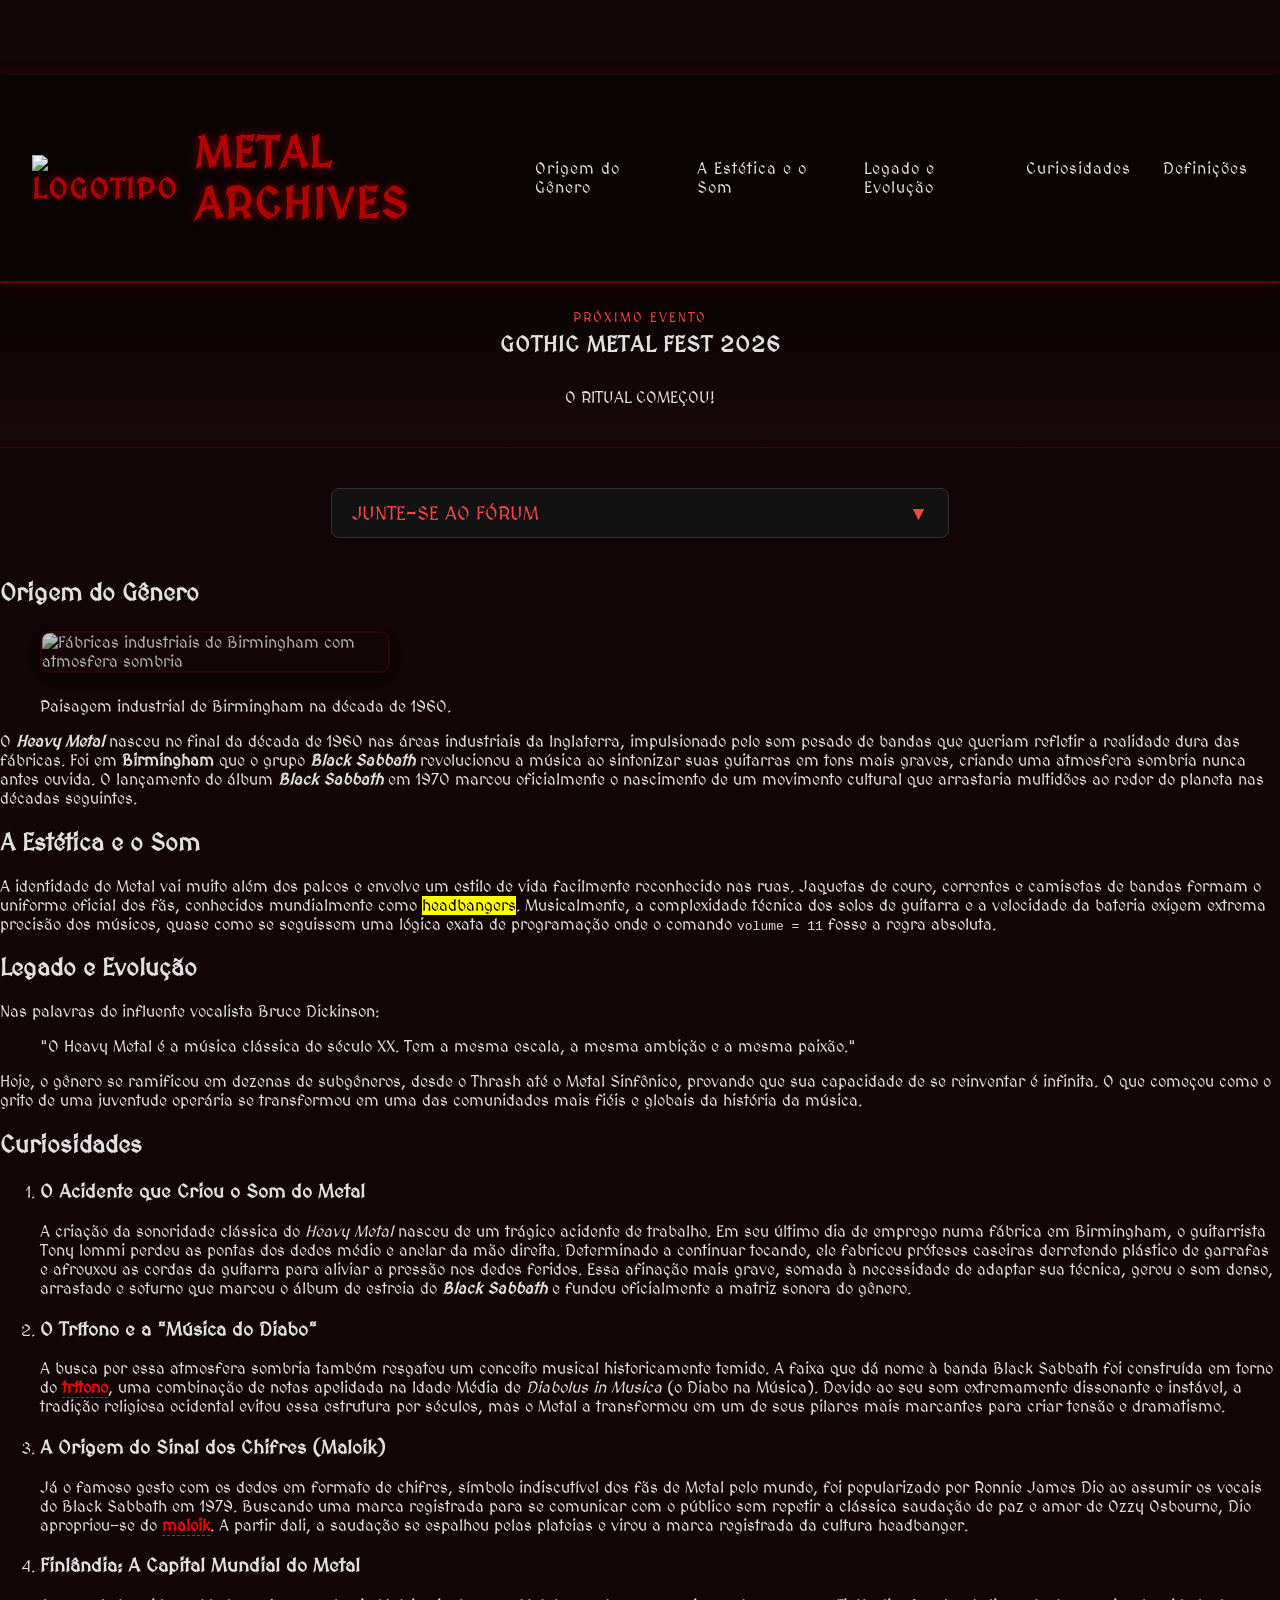
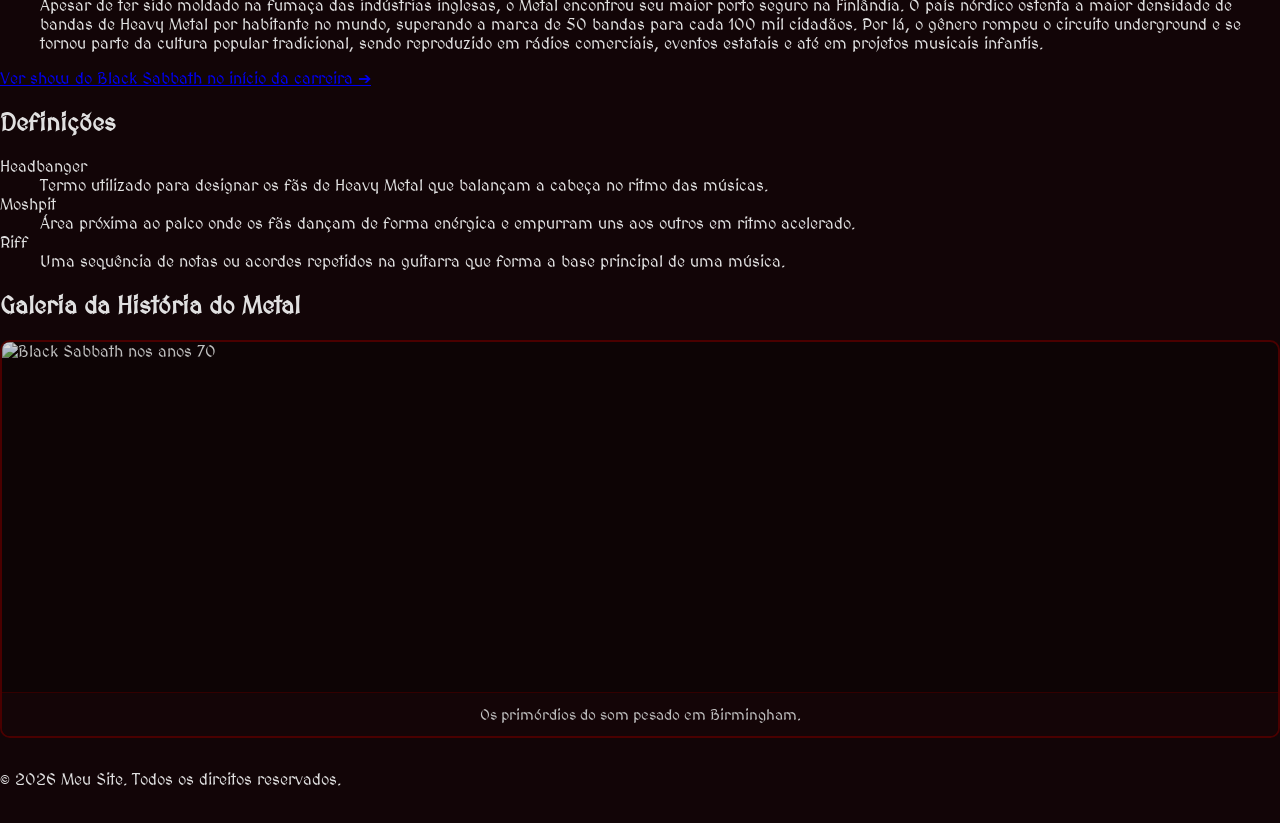
==== commit e0a0c0b2: "Fix: coerência do forms e do site foi ajeitado a coerência dos itens em relação ao tema do site (fór" ====
--- a/index.html
+++ b/index.html
@@ -54,92 +54,132 @@
 
 <!-- Formulário posicionado abaixo da barra de navegação -->
 <section class="secao-formulario">
-	<button type="button" id="btn-toggle-form">
-    Subscreva-se ao fórum <span id="icone-seta">▼</span>
+  <button type="button" id="btn-toggle-form">
+    Junte-se ao fórum <span id="icone-seta">▼</span>
   </button>
   <div id="status-membro" class="status-membro escondido"></div>
-  <form action="#" class="form-topo escondido" >
+
+  <form action="#" id="form-cadastro" class="form-topo escondido" enctype="multipart/form-data">
     <h2>Subscreva-se ao fórum</h2>
 
-    <div class="form-grid">
-      <div class="form-group">
-        <label for="fname">Nome:</label>
-        <input type="text" id="fname" name="fname" required>
-      </div>
-
-      <div class="form-group">
-		  <label for="senha">Senha:</label>
-		  <div class="input-senha-wrapper">
-			<input type="password" id="senha" name="senha" required>
-			<button type="button" id="btn-toggle-senha" aria-label="Mostrar ou ocultar senha">👁️</button>
-		  </div>
-	  </div>
-
-      <div class="form-group">
-        <label for="genre">Gênero Identificado:</label>
-        <select id="genre" name="genero_id" required>
-		  <option value="" disabled selected hidden>Selecione uma opção</option>
-          <option value="feminino">Feminino</option>
-          <option value="masculino">Masculino</option>
-          <option value="outro">Outro</option>
-        </select>
-      </div>
-
-      <div class="form-group">
-        <label for="idade">Idade:</label>
-        <input type="number" id="idade" name="idade" min="18" max="100" step="1" required>
-      </div>
-
-      <div class="form-group">
-        <label for="email">E-mail:</label>
-        <input type="email" id="email" name="email" pattern="[a-z0-9._%+-]+@[a-z0-9.-]+\.[a-z]{2,}$" required>
-      </div>
-
-      <div class="form-group">
-        <label for="site">Website:</label>
-        <input type="url" id="site" name="site" pattern="https://.*" placeholder="https://exemplo.com" required>
-      </div>
-
-      <div class="form-group">
-        <label for="show">Data do Show:</label>
-        <input type="date" id="show" name="show" min="2026-01-01" max="2026-12-31" required>
-      </div>
-
-      <div class="form-group">
-        <label for="horario">Horário:</label>
-        <input type="time" id="horario" name="horario" required>
-      </div>
-
-      <div class="form-group full-width">
-        <label for="cor-tema">Cor favorita:</label>
-        <input type="color" id="cor-tema" name="cor-tema" value="#ff0000">
-      </div>
-
-      <div class="form-group full-width">
-        <label for="mensagem">Mensagem:</label>
-        <textarea id="mensagem" name="mensagem" rows="3"></textarea>
-      </div>
-
-      <div class="form-group-options full-width">
-        <label>Gênero Musical Favorito:</label>
-        <div class="radio-group">
-          <label><input type="radio" name="genero_musical" value="heavy"> Heavy Metal</label>
-          <label><input type="radio" name="genero_musical" value="thrash"> Thrash Metal</label>
-          <label><input type="radio" name="genero_musical" value="outro"> Outro</label>
-        </div>
-      </div>
-
-      <div class="form-group-checkbox full-width">
-        <input type="checkbox" id="novidades" name="novidades" required>
-        <label for="novidades">Deseja receber novidades por e-mail?</label>
-      </div>
-
-      <div class="full-width">
-        <button type="submit" class="btn-submit">Cadastrar</button>
-      </div>
+    <!-- 1. Seleção do Perfil -->
+    <fieldset class="form-grupo-tipo full-width">
+      <legend>Tipo de Cadastro</legend>
+      <div class="radio-group">
+        <label>
+          <input type="radio" name="tipo_perfil" value="headbanger" checked>
+          ⚡ Sou Headbanger (Fã)
+        </label>
+        <label>
+          <input type="radio" name="tipo_perfil" value="banda">
+          🎸 Represento uma Banda
+        </label>
+      </div>
+    </fieldset>
+
+    <!-- 2. Credenciais Básicas (Comum a todos) -->
+    <fieldset class="full-width">
+      <legend>Credenciais de Acesso</legend>
+      <div class="form-grid">
+        <div class="form-group">
+          <label for="fname">Nome / Apelido:</label>
+          <input type="text" id="fname" name="fname" required>
+        </div>
+
+        <div class="form-group">
+          <label for="email">E-mail:</label>
+          <input type="email" id="email" name="email" pattern="[a-z0-9._%+-]+@[a-z0-9.-]+\.[a-z]{2,}$" required>
+        </div>
+
+        <div class="form-group">
+          <label for="senha">Senha:</label>
+          <div class="input-senha-wrapper">
+            <input type="password" id="senha" name="senha" required>
+            <button type="button" id="btn-toggle-senha" aria-label="Mostrar ou ocultar senha">👁️</button>
+          </div>
+        </div>
+
+        <div class="form-group">
+          <label for="genre">Gênero Identificado:</label>
+          <select id="genre" name="genero_id" required>
+            <option value="" disabled selected hidden>Selecione uma opção</option>
+            <option value="feminino">Feminino</option>
+            <option value="masculino">Masculino</option>
+            <option value="outro">Outro</option>
+          </select>
+        </div>
+      </div>
+    </fieldset>
+
+    <!-- 3. Preferências do Fã (Exibido por padrão) -->
+    <fieldset id="campos-headbanger" class="full-width">
+      <legend>Preferências Musicais</legend>
+      <div class="form-grid">
+        <div class="form-group full-width">
+          <label for="banda-favorita">Banda Favorita de Todos os Tempos:</label>
+          <input type="text" id="banda-favorita" name="banda_favorita" placeholder="Ex: Black Sabbath">
+        </div>
+      </div>
+    </fieldset>
+
+    <!-- 4. Dados e Uploads da Banda (Inicialmente Oculto via JS) -->
+    <fieldset id="campos-banda" class="full-width escondido">
+      <legend>Informações e Mídia da Banda</legend>
+      <div class="form-grid">
+        <div class="form-group">
+          <label for="nome-banda">Nome da Banda:</label>
+          <input type="text" id="nome-banda" name="nome_banda">
+        </div>
+
+        <div class="form-group">
+          <label for="subgenero-banda">Subgênero Dominante:</label>
+          <select id="subgenero-banda" name="subgenero_banda">
+            <option value="gothic">Gothic Metal</option>
+            <option value="doom">Doom Metal</option>
+            <option value="thrash">Thrash Metal</option>
+            <option value="heavy">Heavy Metal</option>
+          </select>
+        </div>
+
+        <div class="form-group full-width">
+          <label for="link-media">Link Principal (Spotify / Bandcamp / YouTube):</label>
+          <input type="url" id="link-media" name="link_media" placeholder="https://">
+        </div>
+
+        <div class="form-group">
+          <label for="logo-banda">Logotipo / Foto (PNG, JPG):</label>
+          <input type="file" id="logo-banda" name="logo_banda" accept="image/png, image/jpeg, image/webp">
+        </div>
+
+        <div class="form-group">
+          <label for="demo-banda">Música Demo (MP3 / WAV):</label>
+          <input type="file" id="demo-banda" name="demo_banda" accept="audio/mpeg, audio/wav, audio/ogg">
+        </div>
+
+        <div class="form-group full-width">
+          <label for="presskit-banda">Release / Presskit (PDF):</label>
+          <input type="file" id="presskit-banda" name="presskit_banda" accept="application/pdf">
+        </div>
+      </div>
+    </fieldset>
+
+    <!-- 5. Finalização -->
+    <div class="form-group-checkbox full-width">
+      <input type="checkbox" id="novidades" name="novidades">
+      <label for="novidades">Deseja receber novidades por e-mail?</label>
+    </div>
+
+    <div class="full-width">
+      <button type="submit" class="btn-submit">Concluir Cadastramento</button>
     </div>
   </form>
 </section>
+
+<main class="container">
+  <article id="origem-do-genero" class="card-gotico">
+
+
+<!--Inicio dos textos -->
 	<main class="container">
 		<article id="origem-do-genero" class="card-gotico">
 			<h2>Origem do Gênero</h2>
@@ -183,7 +223,7 @@
 			  </li>
 			  <li>
 				<h3>A Origem do Sinal dos Chifres (Maloik)</h3>
-				<p>Já o famoso gesto com os dedos em formato de chifres, símbolo indiscutível dos fãs de Metal pelo mundo, foi popularizado por Ronnie James Dio ao assumir os vocais do Black Sabbath em 1979. Buscando uma marca registrada para se comunicar com o público sem repetir a clássica saudação de paz e amor de Ozzy Osbourne, Dio adaptou o <span class="tooltip-term" data-tooltip="Antigo gesto de superstição italiano usado originalmente para afastar o mau-olhado e energias negativas.">maloik</span> — um gesto da cultura popular italiana que sua avó usava para afastar o mau-olhado. A partir dali, a saudação se espalhou pelas plateias e virou a marca registrada da cultura headbanger.</p>
+				<p>Já o famoso gesto com os dedos em formato de chifres, símbolo indiscutível dos fãs de Metal pelo mundo, foi popularizado por Ronnie James Dio ao assumir os vocais do Black Sabbath em 1979. Buscando uma marca registrada para se comunicar com o público sem repetir a clássica saudação de paz e amor de Ozzy Osbourne, Dio apropriou-se do <span class="tooltip-term" data-tooltip="Antigo gesto de superstição italiano usado originalmente para afastar o mau-olhado e energias negativas.">maloik</span>. A partir dali, a saudação se espalhou pelas plateias e virou a marca registrada da cultura headbanger.</p>
 			  </li>
 			  <li>
 				<h3>Finlândia: A Capital Mundial do Metal</h3>
--- a/style.css
+++ b/style.css
@@ -1,4 +1,13 @@
 @import url('https://fonts.googleapis.com/css2?family=MedievalSharp&display=swap');
+
+/* Reset global para cálculo correto de larguras */
+*, *::before, *::after {
+  box-sizing: border-box;
+}
+
+:root {
+  --cor-destaque: #ff0000;
+}
 
 body {
   background-color: #120507;
@@ -9,10 +18,10 @@
   padding-top: 75px;
 }
 
-/* Navbar com Logo + Texto alinhados à esquerda e Links à direita */
+/* Navbar */
 .navbar {
   top: 0;
-  position:sticky;
+  position: sticky;
   z-index: 1000; 
   display: flex;
   justify-content: space-between;
@@ -21,16 +30,15 @@
   padding: 1rem 2rem;
   border-bottom: 2px solid #660000;
   box-shadow: 0 4px 15px rgba(102, 0, 0, 0.4);
-  width: 96	%;
+  width: 100%;
   transition: background-color 0.3s ease, border-color 0.3s ease, box-shadow 0.3s ease;
 }
-/* Estilo aplicado via JS quando o usuário rola a página */
+
 .navbar.navbar-scrolled {
-  background-color: #040102; /* Fundo ainda mais escuro */
-  border-bottom: 2px solid #ff0000; /* Borda vermelha viva */
-  box-shadow: 0 4px 20px rgba(255, 0, 0, 0.6); /* Brilho vermelho mais intenso */
-}
-
+  background-color: #040102;
+  border-bottom: 2px solid #ff0000;
+  box-shadow: 0 4px 20px rgba(255, 0, 0, 0.6);
+}
 
 .logo {
   display: flex;
@@ -47,7 +55,6 @@
 .logo-header {
   max-height: 45px;
   width: auto;
-  
 }
 
 .nav-links {
@@ -71,11 +78,33 @@
   text-shadow: 0 0 8px #b30000;
 }
 
-/* Container do Formulário (Centralizado abaixo da Navbar) */
+/* Container do Formulário */
 .secao-formulario {
-  max-width: 600px;
+  max-width: 650px;
   margin: 2.5rem auto;
   padding: 0 1rem;
+}
+
+#btn-toggle-form {
+  width: 100%;
+  background: #121212;
+  color: #ff4444;
+  border: 1px solid #333;
+  padding: 12px 20px;
+  font-family: 'MedievalSharp', cursive, serif;
+  font-size: 1.2rem;
+  text-transform: uppercase;
+  cursor: pointer;
+  border-radius: 8px;
+  display: flex;
+  justify-content: space-between;
+  align-items: center;
+  transition: border-color 0.3s, background 0.3s;
+}
+
+#btn-toggle-form:hover {
+  border-color: #ff4444;
+  background: #1a0a0c;
 }
 
 .form-topo {
@@ -85,6 +114,11 @@
   border-radius: 8px;
   border: 1px solid #333;
   box-shadow: 0 4px 15px rgba(0, 0, 0, 0.5);
+  margin-top: 10px;
+}
+
+.form-topo.escondido {
+  display: none;
 }
 
 .form-topo h2 {
@@ -92,12 +126,31 @@
   margin-top: 0;
   margin-bottom: 15px;
   text-transform: uppercase;
-  font-size: 1.2rem;
+  font-size: 1.3rem;
   border-bottom: 1px solid #333;
   padding-bottom: 8px;
-}
-
-/* Estrutura interna em 2 Colunas */
+  text-align: center;
+}
+
+/* Estilização Gótica de Fieldset e Legend */
+.form-topo fieldset {
+  border: 1px solid #4a0000;
+  background: rgba(10, 3, 4, 0.6);
+  border-radius: 6px;
+  padding: 15px;
+  margin: 0 0 15px 0;
+}
+
+.form-topo legend {
+  color: #ff4444;
+  font-size: 0.95rem;
+  font-weight: bold;
+  text-transform: uppercase;
+  letter-spacing: 1px;
+  padding: 0 8px;
+}
+
+/* Grid de duas colunas dentro dos fieldsets */
 .form-grid {
   display: grid;
   grid-template-columns: 1fr 1fr;
@@ -120,6 +173,7 @@
   color: #aaa;
 }
 
+/* Estilo para Entradas de Texto, Select e Áreas de Texto */
 .form-topo input[type="text"],
 .form-topo input[type="password"],
 .form-topo input[type="number"],
@@ -132,37 +186,82 @@
   background: #222;
   border: 1px solid #444;
   color: #fff;
-  padding: 8px;
+  padding: 8px 10px;
   border-radius: 4px;
   font-size: 0.9rem;
-}
-
-.form-topo input[type="color"] {
-  height: 38px;
-  width: 100%;
-  border: 1px solid #444;
-  background: #222;
-  cursor: pointer;
-}
-
+  font-family: inherit;
+  width: 100%;
+}
+
+.form-topo input:focus,
+.form-topo select:focus,
+.form-topo textarea:focus {
+  outline: none;
+  border-color: #ff4444;
+  box-shadow: 0 0 5px rgba(255, 68, 68, 0.4);
+}
+
+/* Customização dos Inputs de Arquivo (Upload) */
+.form-topo input[type="file"] {
+  background: #1a0a0c;
+  border: 1px dashed #660000;
+  color: #ccc;
+  padding: 6px;
+  border-radius: 4px;
+  font-size: 0.85rem;
+  cursor: pointer;
+  width: 100%;
+}
+
+.form-topo input[type="file"]::file-selector-button {
+  background: #4a0000;
+  color: #fff;
+  border: none;
+  padding: 6px 12px;
+  border-radius: 3px;
+  cursor: pointer;
+  font-family: inherit;
+  margin-right: 10px;
+  transition: background 0.2s ease;
+}
+
+.form-topo input[type="file"]::file-selector-button:hover {
+  background: #ff0000;
+}
+
+/* Seletores de Radio e Checkbox */
 .radio-group {
   display: flex;
-  gap: 15px;
-  align-items: center;
+  gap: 20px;
+  align-items: center;
+  padding: 5px 0;
+}
+
+.radio-group label {
+  display: flex;
+  align-items: center;
+  gap: 6px;
+  color: #e0e0e0;
+  cursor: pointer;
+  font-size: 0.9rem;
+}
+
+.radio-group input[type="radio"],
+.form-group-checkbox input[type="checkbox"] {
+  accent-color: var(--cor-destaque, #ff0000);
+  cursor: pointer;
+  width: 16px;
+  height: 16px;
 }
 
 .form-group-checkbox {
   display: flex;
   gap: 10px;
   align-items: center;
-  margin-top: 5px;
-}
-/* Variável global para customização dinâmica da cor de destaque */
-:root {
-  --cor-destaque: #ff0000;
-}
-
-/* Container do campo de senha com ícone relativo */
+  margin: 10px 0;
+}
+
+/* Campo de Senha com Botão Relativo */
 .input-senha-wrapper {
   position: relative;
   display: flex;
@@ -171,12 +270,9 @@
 }
 
 .input-senha-wrapper input {
-  width: 100%;
-  padding-right: 40px !important; /* Reservar espaço interno para o botão do olho */
-  box-sizing: border-box;
-}
-
-/* Botão de alternar senha */
+  padding-right: 40px !important;
+}
+
 #btn-toggle-senha {
   position: absolute;
   right: 8px;
@@ -197,12 +293,7 @@
   transform: scale(1.1);
 }
 
-#btn-toggle-senha:focus-visible {
-  outline: 1px solid var(--cor-destaque, #ff0000);
-  border-radius: 2px;
-}
-
-/* Selo de status de membro ativo recuperado do LocalStorage */
+/* Status e Botão de Envio */
 .status-membro {
   background: #1a080a;
   border: 1px solid var(--cor-destaque);
@@ -212,20 +303,10 @@
   margin-top: 10px;
   text-align: center;
   box-shadow: 0 0 10px rgba(179, 0, 0, 0.3);
-  transition: border-color 0.3s ease;
 }
 
 .status-membro.escondido {
   display: none;
-}
-
-.status-membro p {
-  margin: 0;
-  font-size: 0.95rem;
-}
-
-.status-membro strong {
-  color: var(--cor-destaque);
 }
 
 .btn-submit {
@@ -234,25 +315,24 @@
   color: #fff;
   border: none;
   padding: 12px;
+  font-family: inherit;
+  font-size: 1rem;
   font-weight: bold;
   border-radius: 4px;
   cursor: pointer;
   margin-top: 10px;
+  text-transform: uppercase;
+  letter-spacing: 1px;
   transition: background 0.2s;
 }
 
 .btn-submit:hover {
-  background: #ff0000;
-}
-
-#img-birmingham {
-  cursor: pointer;
-  transition: filter 0.4s ease, border-color 0.4s ease, transform 0.3s ease;
-}
-
-/* Imagem e Carrossel */
+  background: #cc0000;
+}
+
+/* Imagens, Banner e Tooltips */
 .img-gotica {
-  width: 100%;          
+  width: 100%;         
   max-width: 350px;         
   height: auto;           
   display: block;
@@ -312,57 +392,6 @@
   border-top: 1px solid #330000;
 }
 
-.carrossel::-webkit-scrollbar {
-  height: 8px;
-}
-
-.carrossel::-webkit-scrollbar-track {
-  background: #0a0304;
-  border-radius: 4px;
-}
-
-.carrossel::-webkit-scrollbar-thumb {
-  background: #660000;
-  border-radius: 4px;
-}
-
-.carrossel::-webkit-scrollbar-thumb:hover {
-  background: #cc0000;
-}
-/* Botão sanfona */
-#btn-toggle-form {
-  width: 100%;
-  background: #121212;
-  color: #ff4444;
-  border: 1px solid #333;
-  padding: 12px 20px;
-  font-family: 'MedievalSharp', cursive, serif;
-  font-size: 1.2rem;
-  text-transform: uppercase;
-  cursor: pointer;
-  border-radius: 8px;
-  display: flex;
-  justify-content: space-between;
-  align-items: center;
-  transition: border-color 0.3s, background 0.3s;
-}
-
-#btn-toggle-form:hover {
-  border-color: #ff4444;
-  background: #1a0a0c;
-}
-
-/* Esconde o formulário */
-.form-topo.escondido {
-  display: none;
-}
-
-/* Remove a margem superior do form para colar no botão */
-.form-topo {
-  margin-top: 10px;
-}
-
-/* Banner de Contagem Regressiva */
 .banner-timer {
   background: linear-gradient(180deg, #0a0304 0%, #17070a 100%);
   border-bottom: 1px solid #4a0000;
@@ -382,7 +411,7 @@
   letter-spacing: 2px;
 }
 
-.banner-timer h3 {
+.banner-timer h2 {
   margin: 5px 0 15px 0;
   color: #e0e0e0;
   font-size: 1.4rem;
@@ -419,28 +448,13 @@
   text-transform: uppercase;
 }
 
-.evento-iniciado {
-  color: #ff4444;
-  font-size: 1.2rem;
-  font-weight: bold;
-  letter-spacing: 2px;
-}
-
-/* Destaque visual dos termos com tooltip no texto */
 .tooltip-term {
   color: var(--cor-destaque, #ff0000);
   border-bottom: 1px dashed var(--cor-destaque, #ff0000);
   cursor: help;
   font-weight: bold;
-  transition: color 0.2s ease, border-color 0.2s ease;
-}
-
-.tooltip-term:hover {
-  color: #ffffff;
-  border-bottom-style: solid;
-}
-
-/* Balão flutuante do tooltip gerado via JS */
+}
+
 .custom-tooltip {
   position: absolute;
   z-index: 2000;
@@ -451,13 +465,24 @@
   border-radius: 6px;
   font-size: 0.85rem;
   max-width: 250px;
-  box-shadow: 0 4px 15px rgba(0, 0, 0, 0.9), 0 0 8px rgba(179, 0, 0, 0.4);
-  pointer-events: none; /* Impede que o balão interfira nos movimentos do mouse */
+  box-shadow: 0 4px 15px rgba(0, 0, 0, 0.9);
+  pointer-events: none;
   opacity: 0;
   transition: opacity 0.2s ease-in-out;
-  font-family: Arial, sans-serif; /* Fonte legível para o balão de texto */
+  font-family: Arial, sans-serif;
 }
 
 .custom-tooltip.visivel {
   opacity: 1;
 }
+
+/* Responsividade para telas menores */
+@media (max-width: 600px) {
+  .form-grid {
+    grid-template-columns: 1fr;
+  }
+  
+  .full-width {
+    grid-column: span 1;
+  }
+}
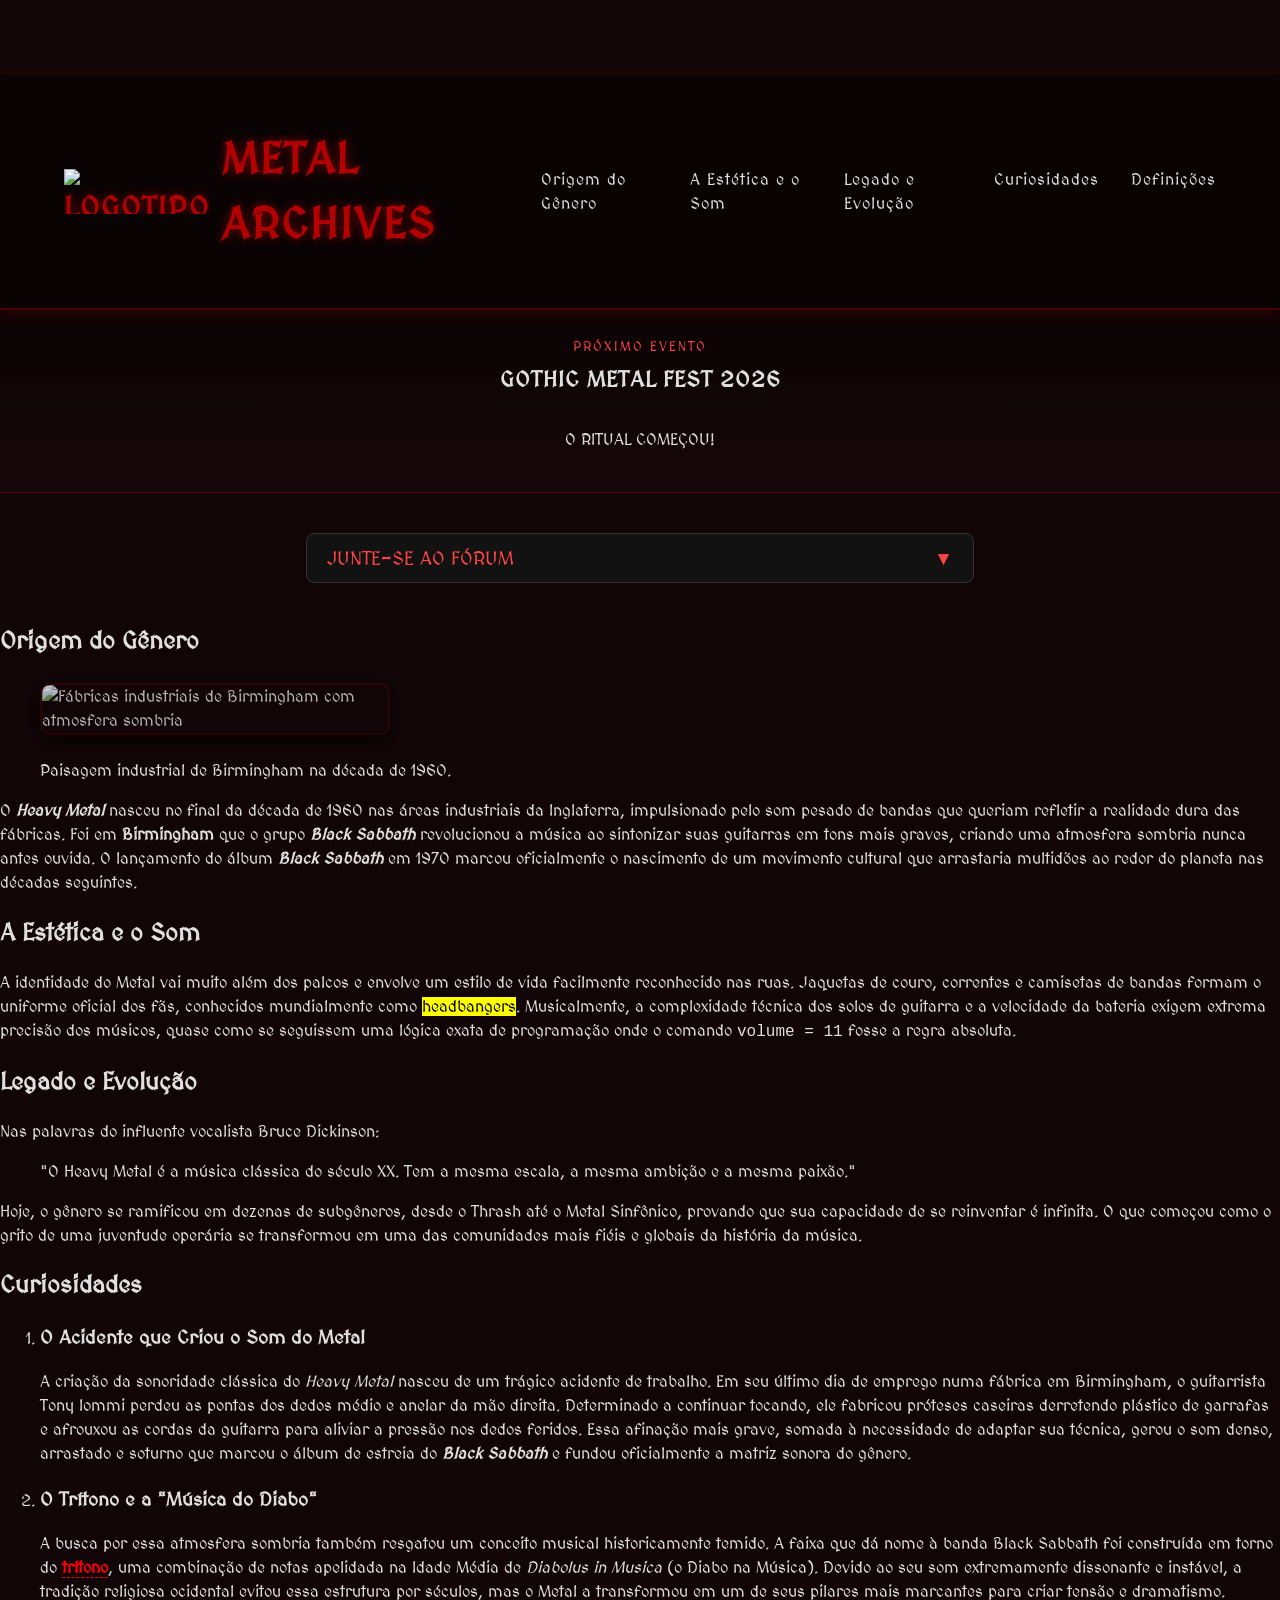
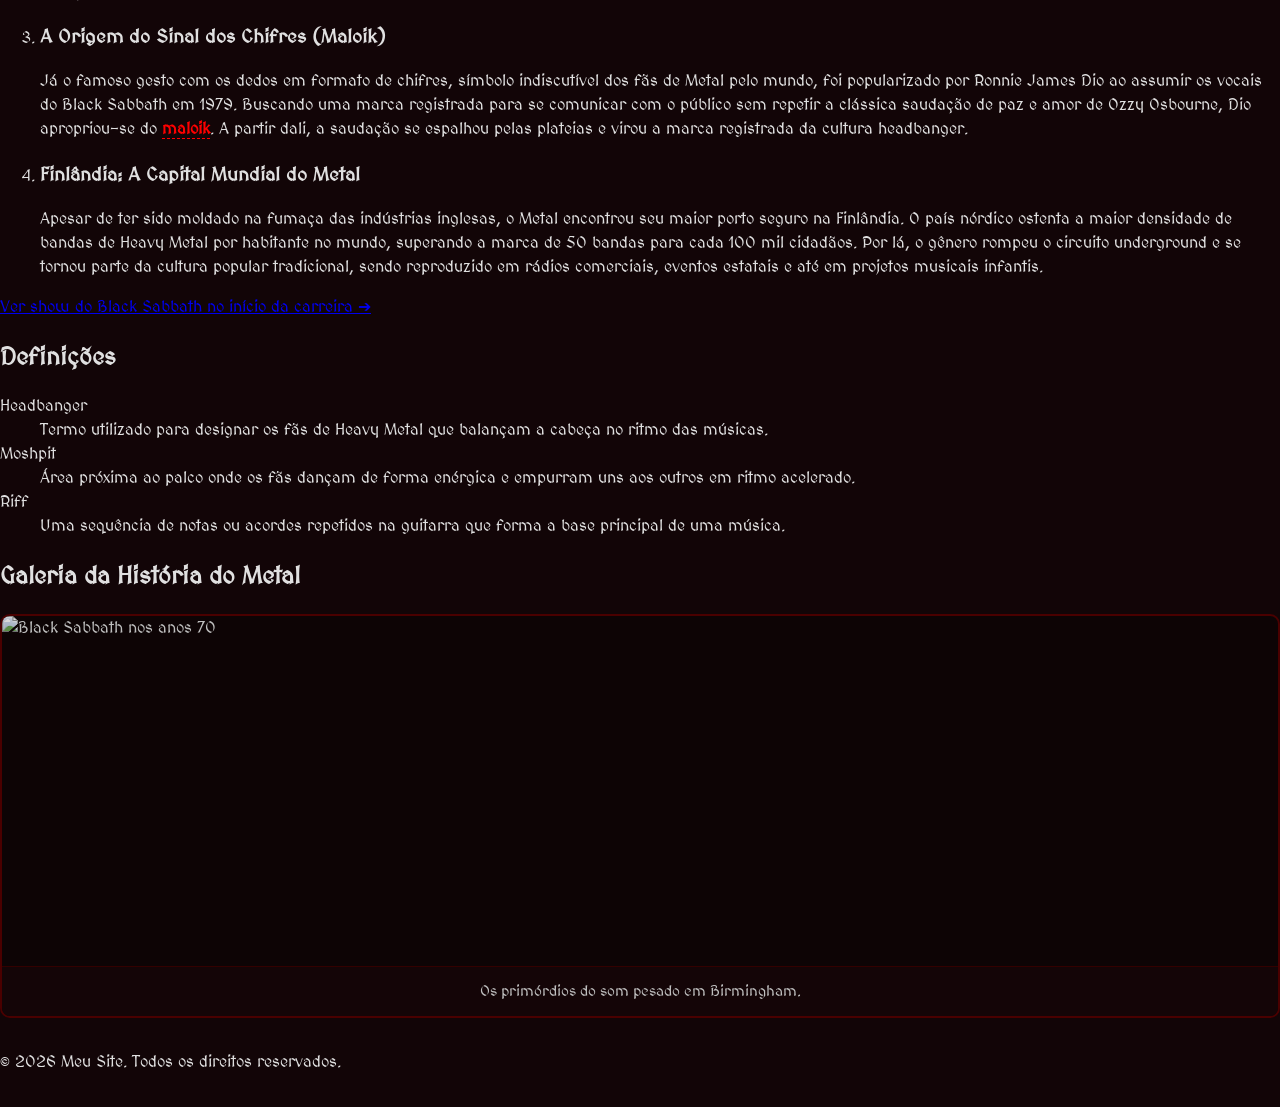
==== commit 81417bfb: "Fix: ajuste do CSS adicionado as variáveis no :root (limite a até 6 cores principais e até 3 fontes)" ====
--- a/index.html
+++ b/index.html
@@ -6,6 +6,7 @@
 	<title>Metal archives</title>
 	<link rel="stylesheet" href="style.css">
 	<script src="script.js" defer></script>
+	
 </head>
 	
 <body>
--- a/style.css
+++ b/style.css
@@ -1,21 +1,56 @@
 @import url('https://fonts.googleapis.com/css2?family=MedievalSharp&display=swap');
 
-/* Reset global para cálculo correto de larguras */
+/* Reset global */
 *, *::before, *::after {
   box-sizing: border-box;
 }
 
+/* 1. Variáveis no :root (Limitado a 6 cores principais e 2 fontes) */
 :root {
+  --cor-fundo-body: #120507;
+  --cor-fundo-card: #121212;
+  --cor-fundo-header: #0a0304;
+  --cor-texto: #e0e0e0;
   --cor-destaque: #ff0000;
+  --cor-borda: #4a0000;
+
+  --fonte-principal: 'MedievalSharp', cursive, serif;
+  --fonte-secundaria: Arial, sans-serif;
+}
+
+/* 2. Configuração Base (font-size: 16px e line-height: 1.5) */
+html {
+  font-size: 16px;
 }
 
 body {
-  background-color: #120507;
+  background-color: var(--cor-fundo-body);
   min-height: 100vh;
-  font-family: 'MedievalSharp', cursive, serif;
-  color: #e0e0e0;
+  font-family: var(--fonte-principal);
+  font-display: swap;
+  color: var(--cor-texto);
+  line-height: 1.5; /* Entre 1.4 e 1.8 */
   margin: 0;
   padding-top: 75px;
+}
+
+/* Estado Hover e Focus para elementos interativos */
+a:focus-visible,
+button:focus-visible,
+input:focus-visible,
+select:focus-visible,
+textarea:focus-visible {
+  outline: 2px solid var(--cor-destaque) !important;
+  outline-offset: 3px !important;
+  box-shadow: 0 0 8px rgba(255, 0, 0, 0.8) !important;
+}
+
+a:focus:not(:focus-visible),
+button:focus:not(:focus-visible),
+input:focus:not(:focus-visible),
+select:focus:not(:focus-visible),
+textarea:focus:not(:focus-visible) {
+  outline: none;
 }
 
 /* Navbar */
@@ -26,9 +61,9 @@
   display: flex;
   justify-content: space-between;
   align-items: center;
-  background-color: #0a0304;
+  background-color: var(--cor-fundo-header);
   padding: 1rem 2rem;
-  border-bottom: 2px solid #660000;
+  border-bottom: 2px solid var(--cor-borda);
   box-shadow: 0 4px 15px rgba(102, 0, 0, 0.4);
   width: 100%;
   transition: background-color 0.3s ease, border-color 0.3s ease, box-shadow 0.3s ease;
@@ -36,7 +71,7 @@
 
 .navbar.navbar-scrolled {
   background-color: #040102;
-  border-bottom: 2px solid #ff0000;
+  border-bottom: 2px solid var(--cor-destaque);
   box-shadow: 0 4px 20px rgba(255, 0, 0, 0.6);
 }
 
@@ -66,7 +101,7 @@
 }
 
 .nav-links a {
-  color: #e0e0e0;
+  color: var(--cor-texto);
   text-decoration: none;
   font-size: 1rem;
   letter-spacing: 1px;
@@ -87,11 +122,11 @@
 
 #btn-toggle-form {
   width: 100%;
-  background: #121212;
+  background: var(--cor-fundo-card);
   color: #ff4444;
   border: 1px solid #333;
   padding: 12px 20px;
-  font-family: 'MedievalSharp', cursive, serif;
+  font-family: var(--fonte-principal);
   font-size: 1.2rem;
   text-transform: uppercase;
   cursor: pointer;
@@ -108,8 +143,8 @@
 }
 
 .form-topo {
-  background: #121212;
-  color: #e0e0e0;
+  background: var(--cor-fundo-card);
+  color: var(--cor-texto);
   padding: 20px;
   border-radius: 8px;
   border: 1px solid #333;
@@ -132,9 +167,9 @@
   text-align: center;
 }
 
-/* Estilização Gótica de Fieldset e Legend */
+/* Fieldset e Legend */
 .form-topo fieldset {
-  border: 1px solid #4a0000;
+  border: 1px solid var(--cor-borda);
   background: rgba(10, 3, 4, 0.6);
   border-radius: 6px;
   padding: 15px;
@@ -150,7 +185,7 @@
   padding: 0 8px;
 }
 
-/* Grid de duas colunas dentro dos fieldsets */
+/* Form Grid */
 .form-grid {
   display: grid;
   grid-template-columns: 1fr 1fr;
@@ -173,7 +208,7 @@
   color: #aaa;
 }
 
-/* Estilo para Entradas de Texto, Select e Áreas de Texto */
+/* Inputs, Selects e Textareas */
 .form-topo input[type="text"],
 .form-topo input[type="password"],
 .form-topo input[type="number"],
@@ -201,10 +236,10 @@
   box-shadow: 0 0 5px rgba(255, 68, 68, 0.4);
 }
 
-/* Customização dos Inputs de Arquivo (Upload) */
+/* Input File */
 .form-topo input[type="file"] {
   background: #1a0a0c;
-  border: 1px dashed #660000;
+  border: 1px dashed var(--cor-borda);
   color: #ccc;
   padding: 6px;
   border-radius: 4px;
@@ -214,7 +249,7 @@
 }
 
 .form-topo input[type="file"]::file-selector-button {
-  background: #4a0000;
+  background: var(--cor-borda);
   color: #fff;
   border: none;
   padding: 6px 12px;
@@ -226,10 +261,10 @@
 }
 
 .form-topo input[type="file"]::file-selector-button:hover {
-  background: #ff0000;
-}
-
-/* Seletores de Radio e Checkbox */
+  background: var(--cor-destaque);
+}
+
+/* Radio & Checkbox */
 .radio-group {
   display: flex;
   gap: 20px;
@@ -241,14 +276,14 @@
   display: flex;
   align-items: center;
   gap: 6px;
-  color: #e0e0e0;
+  color: var(--cor-texto);
   cursor: pointer;
   font-size: 0.9rem;
 }
 
 .radio-group input[type="radio"],
 .form-group-checkbox input[type="checkbox"] {
-  accent-color: var(--cor-destaque, #ff0000);
+  accent-color: var(--cor-destaque);
   cursor: pointer;
   width: 16px;
   height: 16px;
@@ -261,7 +296,7 @@
   margin: 10px 0;
 }
 
-/* Campo de Senha com Botão Relativo */
+/* Input Password Wrapper */
 .input-senha-wrapper {
   position: relative;
   display: flex;
@@ -289,15 +324,15 @@
 }
 
 #btn-toggle-senha:hover {
-  color: var(--cor-destaque, #ff0000);
+  color: var(--cor-destaque);
   transform: scale(1.1);
 }
 
-/* Status e Botão de Envio */
+/* Status & Botões */
 .status-membro {
   background: #1a080a;
   border: 1px solid var(--cor-destaque);
-  color: #e0e0e0;
+  color: var(--cor-texto);
   padding: 10px 15px;
   border-radius: 6px;
   margin-top: 10px;
@@ -330,14 +365,14 @@
   background: #cc0000;
 }
 
-/* Imagens, Banner e Tooltips */
+/* Componentes visuais */
 .img-gotica {
   width: 100%;         
   max-width: 350px;         
   height: auto;           
   display: block;
   border-radius: 10px;
-  border: 2px solid #4a0000;
+  border: 2px solid var(--cor-borda);
   box-shadow: 0 5px 20px rgba(0, 0, 0, 0.9);
   margin: 1.5rem 0;
   filter: grayscale(40%) brightness(80%);
@@ -364,7 +399,7 @@
   flex: 0 0 100%;
   scroll-snap-align: center;
   background-color: #0d0405;
-  border: 2px solid #4a0000;
+  border: 2px solid var(--cor-borda);
   border-radius: 10px;
   overflow: hidden;
 }
@@ -394,7 +429,7 @@
 
 .banner-timer {
   background: linear-gradient(180deg, #0a0304 0%, #17070a 100%);
-  border-bottom: 1px solid #4a0000;
+  border-bottom: 1px solid var(--cor-borda);
   padding: 1.5rem 1rem;
   text-align: center;
 }
@@ -413,7 +448,7 @@
 
 .banner-timer h2 {
   margin: 5px 0 15px 0;
-  color: #e0e0e0;
+  color: var(--cor-texto);
   font-size: 1.4rem;
   text-transform: uppercase;
   letter-spacing: 1px;
@@ -449,8 +484,8 @@
 }
 
 .tooltip-term {
-  color: var(--cor-destaque, #ff0000);
-  border-bottom: 1px dashed var(--cor-destaque, #ff0000);
+  color: var(--cor-destaque);
+  border-bottom: 1px dashed var(--cor-destaque);
   cursor: help;
   font-weight: bold;
 }
@@ -459,8 +494,8 @@
   position: absolute;
   z-index: 2000;
   background: #0d0405;
-  color: #e0e0e0;
-  border: 1px solid var(--cor-destaque, #ff0000);
+  color: var(--cor-texto);
+  border: 1px solid var(--cor-destaque);
   padding: 8px 12px;
   border-radius: 6px;
   font-size: 0.85rem;
@@ -469,20 +504,60 @@
   pointer-events: none;
   opacity: 0;
   transition: opacity 0.2s ease-in-out;
-  font-family: Arial, sans-serif;
+  font-family: var(--fonte-secundaria);
 }
 
 .custom-tooltip.visivel {
   opacity: 1;
 }
 
-/* Responsividade para telas menores */
-@media (max-width: 600px) {
+/* 3. Breakpoints Responsivos (Mobile ~375px, Tablet ~768px, Desktop ~1024px+) */
+
+/* Mobile Pequeno (~375px) */
+@media (max-width: 480px) {
+  .navbar {
+    padding: 0.8rem 1rem;
+    flex-direction: column;
+    gap: 10px;
+  }
+
+  .nav-links {
+    gap: 1rem;
+  }
+
   .form-grid {
     grid-template-columns: 1fr;
   }
-  
+
   .full-width {
     grid-column: span 1;
   }
-}
+
+  .radio-group {
+    flex-direction: column;
+    align-items: flex-start;
+    gap: 8px;
+  }
+}
+
+/* Tablet (~768px) */
+@media (min-width: 481px) and (max-width: 768px) {
+  .secao-formulario {
+    max-width: 90%;
+  }
+
+  .form-grid {
+    grid-template-columns: 1fr 1fr;
+  }
+}
+
+/* Desktop (~1024px+) */
+@media (min-width: 1024px) {
+  .secao-formulario {
+    max-width: 700px;
+  }
+
+  .navbar {
+    padding: 1rem 4rem;
+  }
+}
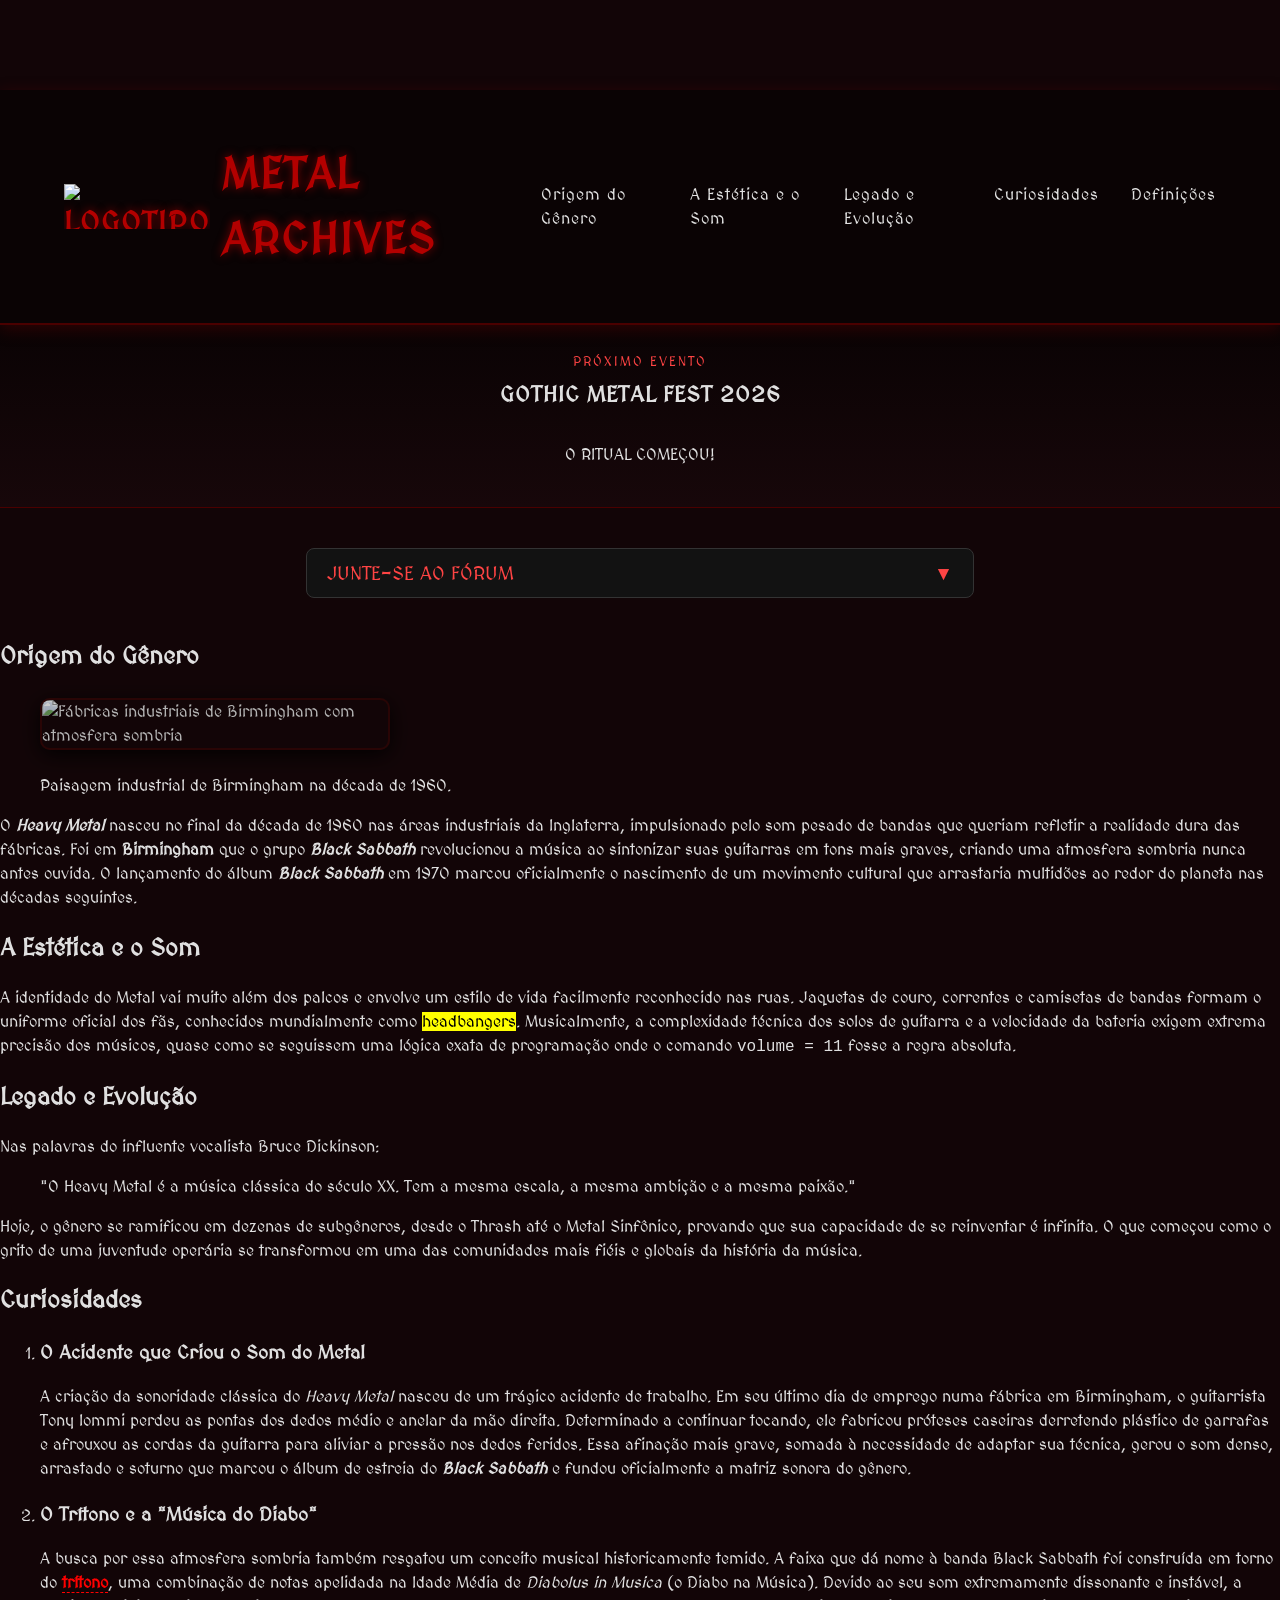
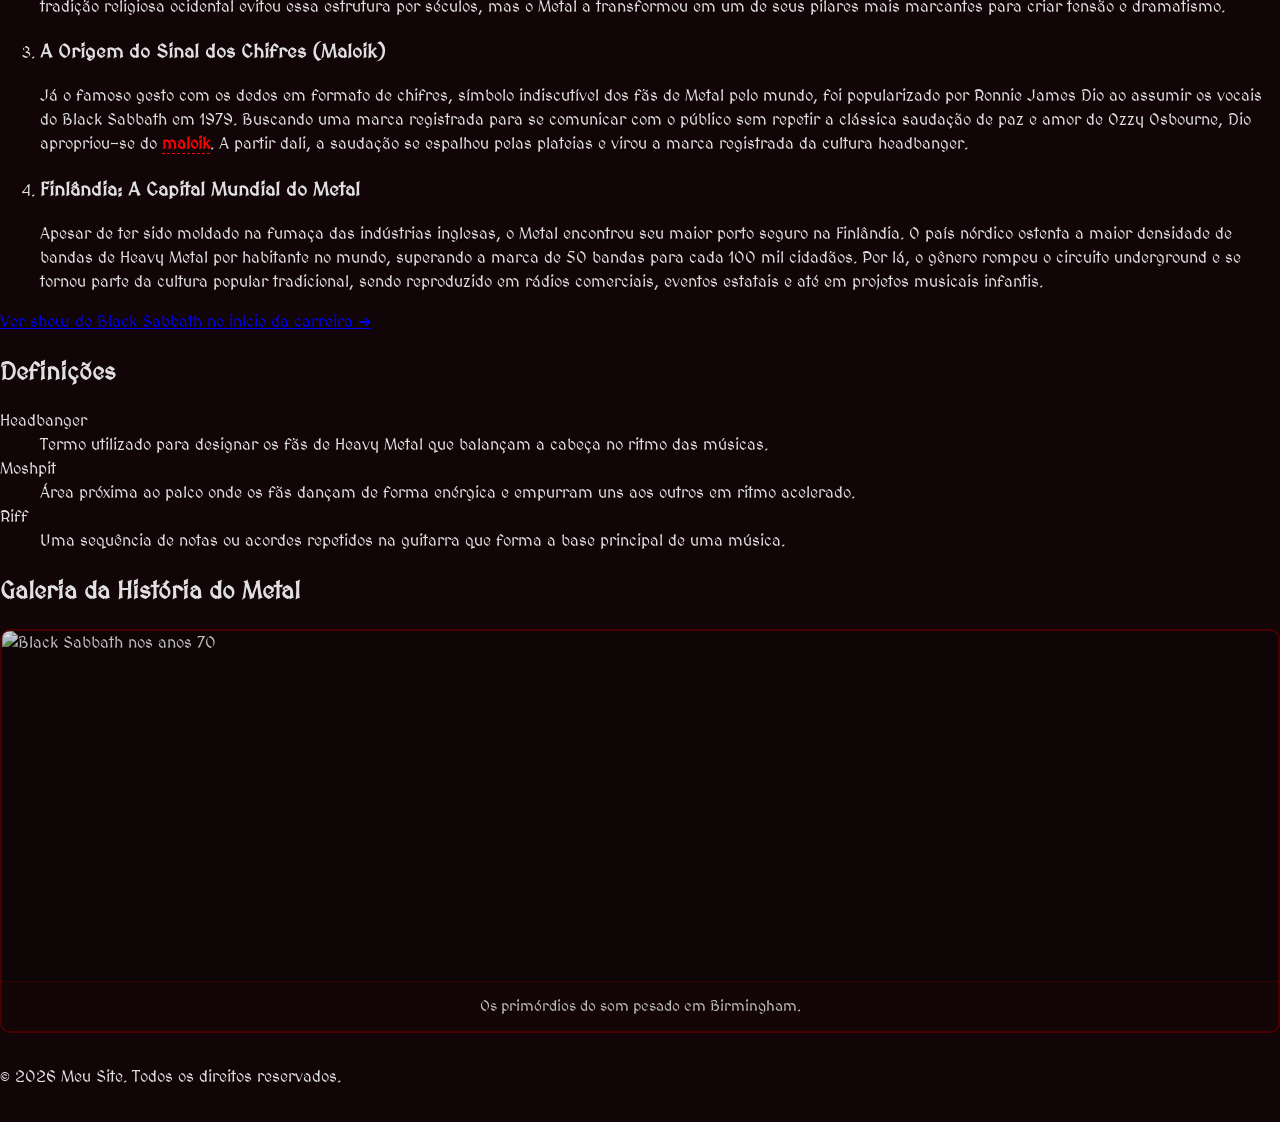
==== commit 3a74d935: "Fix: navbar fixa ajustado a navbar para que ela permaneça no topo da tela" ====
--- a/index.html
+++ b/index.html
@@ -176,10 +176,6 @@
   </form>
 </section>
 
-<main class="container">
-  <article id="origem-do-genero" class="card-gotico">
-
-
 <!--Inicio dos textos -->
 	<main class="container">
 		<article id="origem-do-genero" class="card-gotico">
--- a/style.css
+++ b/style.css
@@ -22,6 +22,12 @@
 html {
   font-size: 16px;
 }
+header {
+  position: sticky;
+  top: 0;
+  z-index: 1000;
+  width: 100%;
+}
 
 body {
   background-color: var(--cor-fundo-body);
@@ -31,7 +37,7 @@
   color: var(--cor-texto);
   line-height: 1.5; /* Entre 1.4 e 1.8 */
   margin: 0;
-  padding-top: 75px;
+  padding-top: 90px;
 }
 
 /* Estado Hover e Focus para elementos interativos */
@@ -53,11 +59,9 @@
   outline: none;
 }
 
-/* Navbar */
+
+/* Navbar Fixa */
 .navbar {
-  top: 0;
-  position: sticky;
-  z-index: 1000; 
   display: flex;
   justify-content: space-between;
   align-items: center;
@@ -515,6 +519,9 @@
 
 /* Mobile Pequeno (~375px) */
 @media (max-width: 480px) {
+  body{
+  padding-top: 130px;
+  }
   .navbar {
     padding: 0.8rem 1rem;
     flex-direction: column;
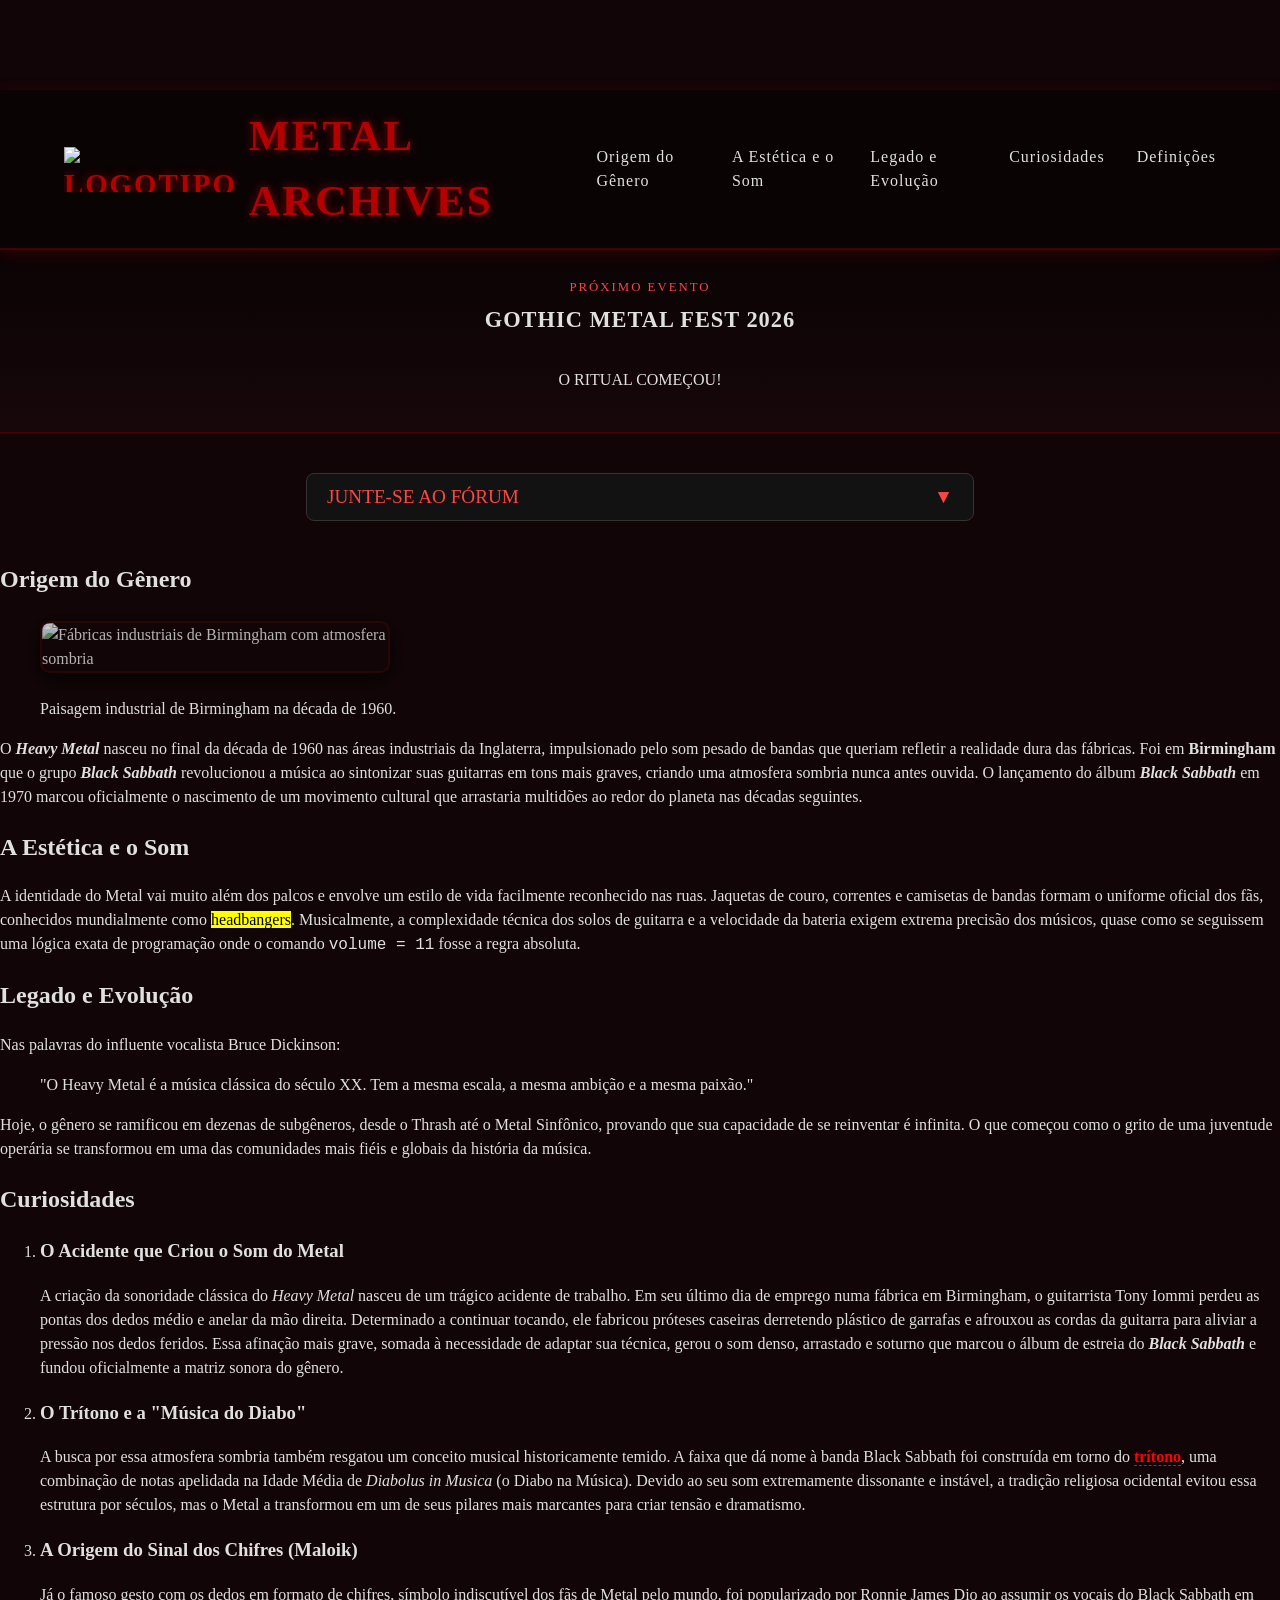
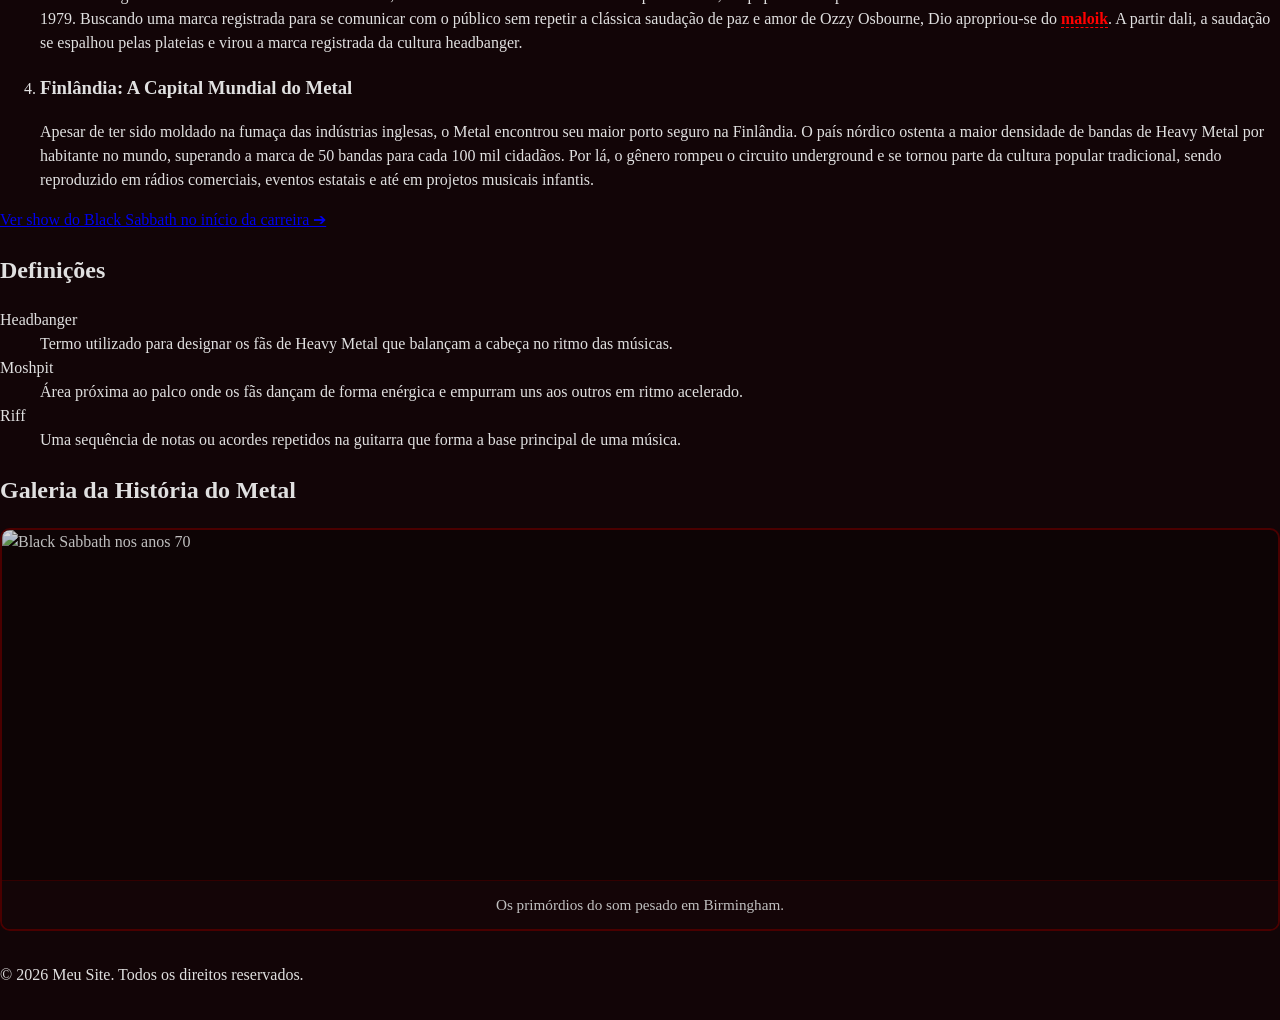
==== commit a2ac4370: "Fix: Ajustes massivos foi feito alguns ajustes para que o W3c html e css estejam válidos, também par" ====
--- a/index.html
+++ b/index.html
@@ -4,6 +4,10 @@
 	<meta charset= "UTF-8">
 	<meta name="viewport" content="width=device-width, initial-scale=1.0">
 	<title>Metal archives</title>
+	
+	<!-- Pré-carrega a fonte local antes do render -->
+  <link rel="preload" href="medievalsharp.woff2" as="font" type="font/woff2" crossorigin>
+	
 	<link rel="stylesheet" href="style.css">
 	<script src="script.js" defer></script>
 	
@@ -14,7 +18,7 @@
 		<nav class="navbar">
 <!-- Imagem e texto alinhados -->
 		  <div class="logo">
-			<img src="Imagens/logotipo-do-site.png" alt="Logotipo" class="logo-header" loading="lazy">
+			<img src="Imagens/logotipo-do-site.webp" alt="Logotipo" class="logo-header" loading="lazy">
 			<h1>Metal archives</h1>
 		  </div>
 		  
@@ -183,10 +187,10 @@
 			<figure>
 				<img 
 					id="img-birmingham"
-					src="https://images.unsplash.com/photo-1518709268805-4e9042af9f23?q=80&w=800" 
+					src="Imagens/imagem-birmingham.webp" 
 					alt="Fábricas industriais de Birmingham com atmosfera sombria" 
 					class="img-gotica"
-					loading="lazy"
+					
 				 >
 				<figcaption>Paisagem industrial de Birmingham na década de 1960.</figcaption>
 			</figure>
@@ -251,7 +255,7 @@
 		  
 		  <div class="carrossel">
 			<div class="carrossel-item">
-			  <img src="https://images.unsplash.com/photo-1511671782779-c97d3d27a1d4?q=80&w=800" alt="Black Sabbath nos anos 70"loading="lazy">
+			  <img src="https://images.unsplash.com/photo-1511671782779-c97d3d27a1d4?q=80&w=800" alt="Black Sabbath nos anos 70" loading="lazy">
 			  <p class="legenda-carrossel">Os primórdios do som pesado em Birmingham.</p>
 			</div>
 
--- a/style.css
+++ b/style.css
@@ -1,10 +1,14 @@
-@import url('https://fonts.googleapis.com/css2?family=MedievalSharp&display=swap');
-
 /* Reset global */
 *, *::before, *::after {
   box-sizing: border-box;
 }
-
+@font-face {
+  font-family: 'MedievalSharp';
+  font-style: normal;
+  font-weight: 400;
+  font-display: swap;
+  src: url('fontes/medievalsharp.woff2') format('woff2');
+}
 /* 1. Variáveis no :root (Limitado a 6 cores principais e 2 fontes) */
 :root {
   --cor-fundo-body: #120507;
@@ -33,7 +37,6 @@
   background-color: var(--cor-fundo-body);
   min-height: 100vh;
   font-family: var(--fonte-principal);
-  font-display: swap;
   color: var(--cor-texto);
   line-height: 1.5; /* Entre 1.4 e 1.8 */
   margin: 0;
@@ -70,6 +73,7 @@
   border-bottom: 2px solid var(--cor-borda);
   box-shadow: 0 4px 15px rgba(102, 0, 0, 0.4);
   width: 100%;
+  height: 10rem;
   transition: background-color 0.3s ease, border-color 0.3s ease, box-shadow 0.3s ease;
 }
 
@@ -77,6 +81,26 @@
   background-color: #040102;
   border-bottom: 2px solid var(--cor-destaque);
   box-shadow: 0 4px 20px rgba(255, 0, 0, 0.6);
+}
+.nav-links {
+  display: flex;
+  gap: 2rem;
+  list-style: none;
+  margin: 0;
+  padding: 0;
+}
+
+.nav-links a {
+  color: var(--cor-texto);
+  text-decoration: none;
+  font-size: 1rem;
+  letter-spacing: 1px;
+  transition: color 0.3s ease, text-shadow 0.3s ease;
+}
+
+.nav-links a:hover {
+  color: #ff2a2a;
+  text-shadow: 0 0 8px #b30000;
 }
 
 .logo {
@@ -94,27 +118,6 @@
 .logo-header {
   max-height: 45px;
   width: auto;
-}
-
-.nav-links {
-  display: flex;
-  gap: 2rem;
-  list-style: none;
-  margin: 0;
-  padding: 0;
-}
-
-.nav-links a {
-  color: var(--cor-texto);
-  text-decoration: none;
-  font-size: 1rem;
-  letter-spacing: 1px;
-  transition: color 0.3s ease, text-shadow 0.3s ease;
-}
-
-.nav-links a:hover {
-  color: #ff2a2a;
-  text-shadow: 0 0 8px #b30000;
 }
 
 /* Container do Formulário */
@@ -372,7 +375,7 @@
 /* Componentes visuais */
 .img-gotica {
   width: 100%;         
-  max-width: 350px;         
+  max-width: 350px;
   height: auto;           
   display: block;
   border-radius: 10px;
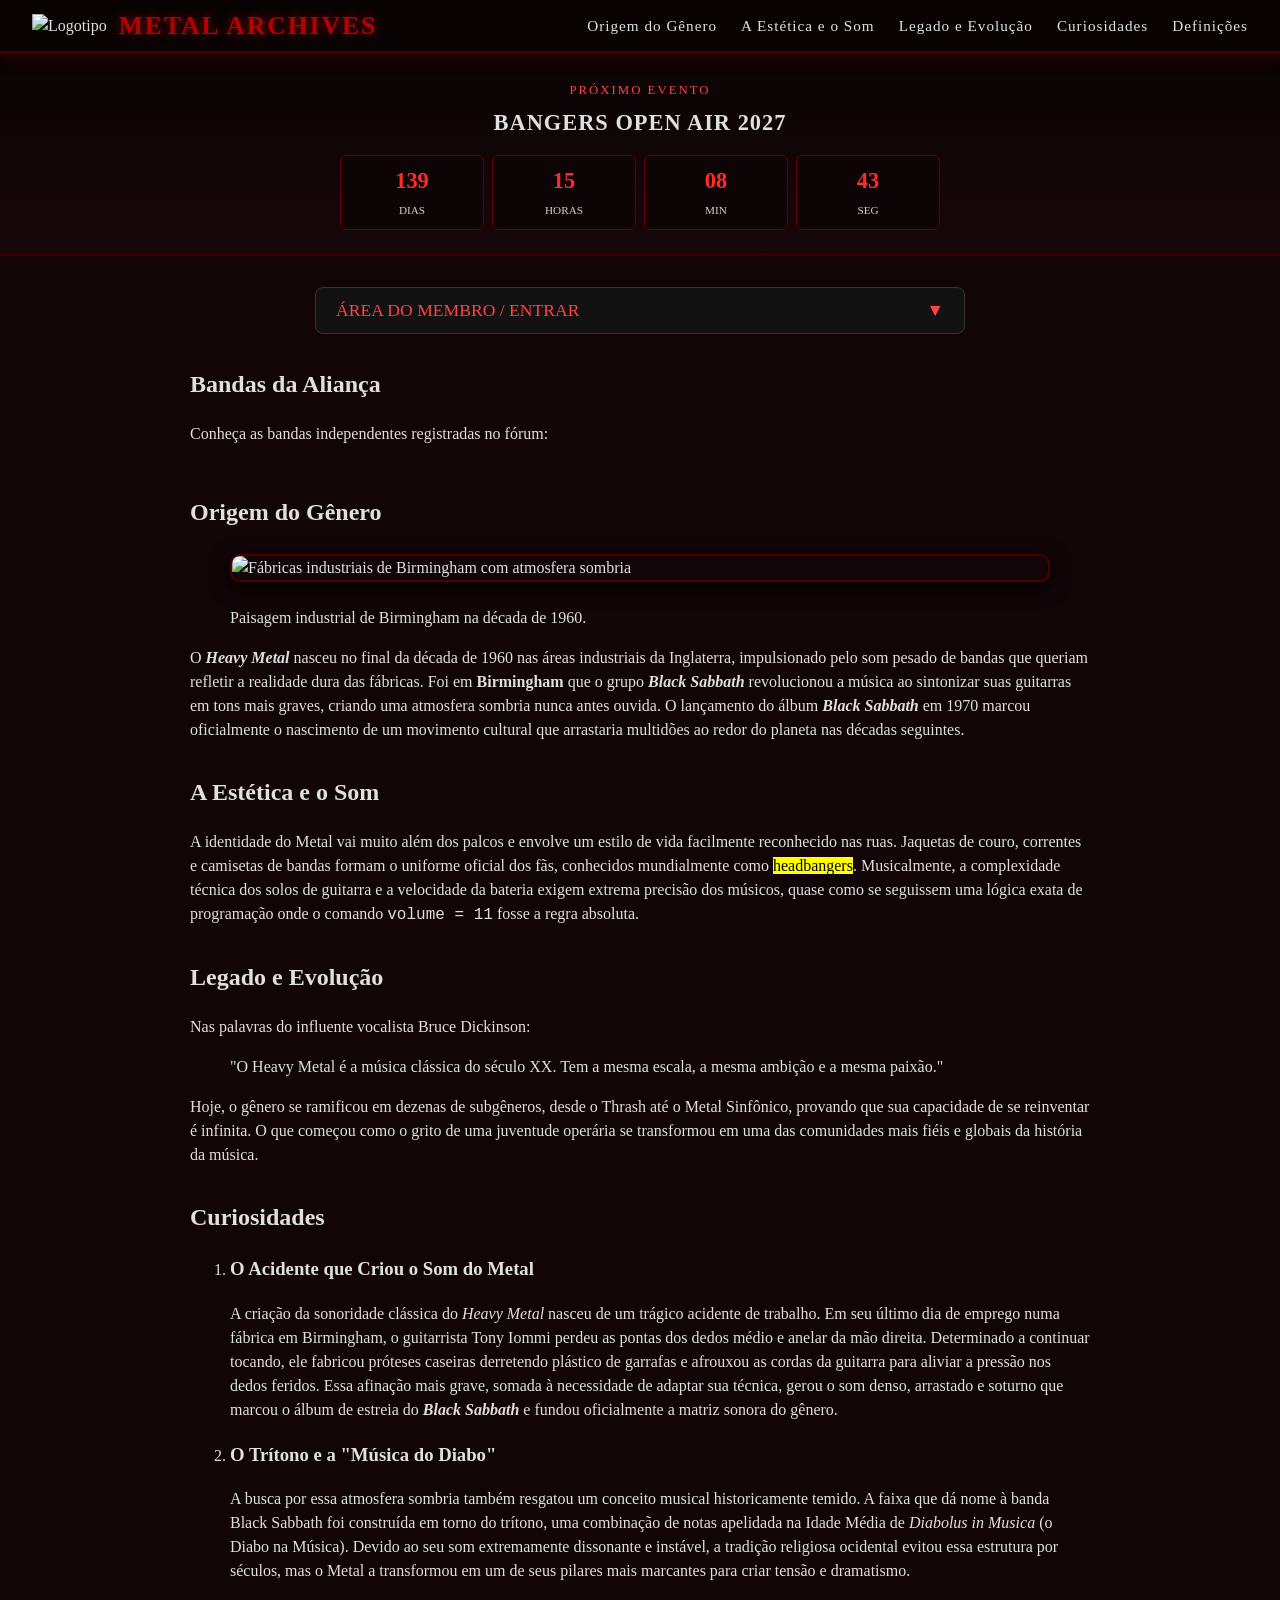
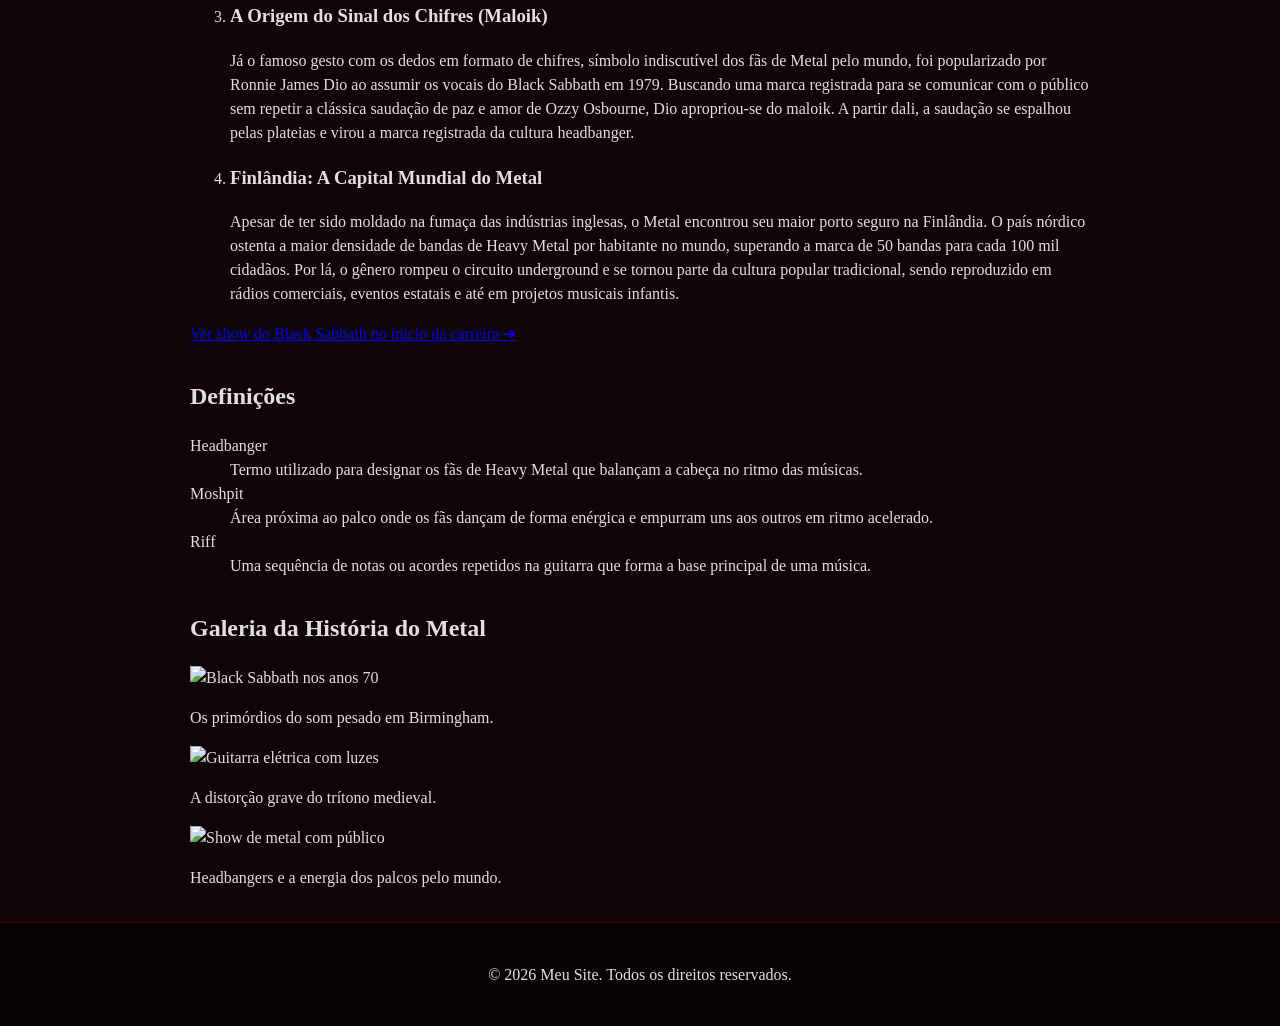
==== commit 67caacc0: "feat: formulário de cadastramento, login, logout.." ====
--- a/index.html
+++ b/index.html
@@ -35,7 +35,7 @@
 <aside class="banner-timer">
   <div class="timer-container">
     <span class="timer-tag">Próximo Evento</span>
-    <h2>Gothic Metal Fest 2026</h2>
+    <h2>Bangers Open Air 2027</h2>
     <div id="countdown" class="countdown-grid">
       <div class="time-box">
         <span id="dias">00</span>
@@ -56,132 +56,194 @@
     </div>
   </div>
 </aside>
-
-<!-- Formulário posicionado abaixo da barra de navegação -->
+<!-- Seção do Formulário de Autenticação / Membro -->
 <section class="secao-formulario">
   <button type="button" id="btn-toggle-form">
-    Junte-se ao fórum <span id="icone-seta">▼</span>
+    Área do Membro / Entrar <span id="icone-seta">▼</span>
   </button>
-  <div id="status-membro" class="status-membro escondido"></div>
-
-  <form action="#" id="form-cadastro" class="form-topo escondido" enctype="multipart/form-data">
-    <h2>Subscreva-se ao fórum</h2>
-
-    <!-- 1. Seleção do Perfil -->
-    <fieldset class="form-grupo-tipo full-width">
-      <legend>Tipo de Cadastro</legend>
-      <div class="radio-group">
-        <label>
-          <input type="radio" name="tipo_perfil" value="headbanger" checked>
-          ⚡ Sou Headbanger (Fã)
-        </label>
-        <label>
-          <input type="radio" name="tipo_perfil" value="banda">
-          🎸 Represento uma Banda
-        </label>
-      </div>
-    </fieldset>
-
-    <!-- 2. Credenciais Básicas (Comum a todos) -->
-    <fieldset class="full-width">
-      <legend>Credenciais de Acesso</legend>
-      <div class="form-grid">
-        <div class="form-group">
-          <label for="fname">Nome / Apelido:</label>
-          <input type="text" id="fname" name="fname" required>
+  
+  <!-- Painel de Usuário Autenticado -->
+<div id="status-membro" class="status-membro escondido">
+  <p>⚡ Bem-vindo, <strong id="nome-usuario-logado">Usuário</strong> (<span id="perfil-usuario-logado">FÃ</span>)</p>
+  
+  <!-- Botão visível apenas para perfil BANDA -->
+  <button type="button" id="btn-editar-minha-banda" class="btn-submit escondido" style="background:#b30000; margin-top:8px;">
+    🎸 Editar Página da Minha Banda
+  </button>
+  
+  <button type="button" id="btn-logout" class="btn-submit btn-logout-estilo">Sair / Logout</button>
+</div>
+
+<!-- Modal/Formulário de Edição da Banda (Oculto por padrão) -->
+<div id="container-edicao-banda" class="form-topo escondido">
+  <h2>Painel da Banda - Editar Página</h2>
+  <form id="form-editar-banda">
+    <div class="form-group" style="margin-bottom: 12px;">
+      <label for="edit-nome-banda">Nome da Banda:</label>
+      <input type="text" id="edit-nome-banda" name="nome_banda" required>
+    </div>
+
+    <div class="form-group" style="margin-bottom: 12px;">
+      <label for="edit-subgenero-banda">Subgênero Dominante:</label>
+      <select id="edit-subgenero-banda" name="subgenero_banda">
+        <option value="gothic">Gothic Metal</option>
+        <option value="doom">Doom Metal</option>
+        <option value="thrash">Thrash Metal</option>
+        <option value="heavy">Heavy Metal</option>
+      </select>
+    </div>
+
+    <div class="form-group" style="margin-bottom: 12px;">
+      <label for="edit-link-media">Link Principal (Spotify / Bandcamp / YouTube):</label>
+      <input type="url" id="edit-link-media" name="link_media" placeholder="https://">
+    </div>
+
+    <div class="form-group" style="margin-bottom: 15px;">
+      <label for="edit-biografia">Biografia / Descrição da Banda:</label>
+      <textarea id="edit-biografia" name="biografia" rows="4" style="background:#222; border:1px solid #444; color:#fff; width:100%; padding:8px;" placeholder="Conte a história da sua banda..."></textarea>
+    </div>
+
+    <button type="submit" class="btn-submit">Salvar Alterações da Página</button>
+  </form>
+</div>
+
+  <!-- Container dos Formulários -->
+  <div id="container-auth-forms" class="form-topo escondido">
+    
+    <!-- Abas para alternar entre Login e Cadastro -->
+    <div class="aba-container">
+      <button type="button" id="aba-login" class="aba-btn ativa">Entrar (Login)</button>
+      <button type="button" id="aba-cadastro" class="aba-btn">Criar Conta</button>
+    </div>
+
+    <!-- 1. FORMULÁRIO DE LOGIN -->
+    <form id="form-login" class="form-auth">
+      <h2>Acessar Fórum</h2>
+      <div class="form-group" style="margin-bottom: 12px;">
+        <label for="login-email">E-mail:</label>
+        <input type="email" id="login-email" name="email" required>
+      </div>
+      <div class="form-group" style="margin-bottom: 15px;">
+        <label for="login-senha">Senha:</label>
+        <input type="password" id="login-senha" name="senha" required>
+      </div>
+      <button type="submit" class="btn-submit">Entrar</button>
+    </form>
+
+    <!-- 2. FORMULÁRIO DE CADASTRO (Inicialmente Oculto via classe 'escondido') -->
+    <form id="form-cadastro" class="form-auth escondido" enctype="multipart/form-data">
+      <h2>Subscreva-se ao fórum</h2>
+
+      <!-- Seleção do Perfil -->
+      <fieldset class="form-grupo-tipo full-width">
+        <legend>Tipo de Cadastro</legend>
+        <div class="radio-group">
+          <label>
+            <input type="radio" name="tipo_perfil" value="headbanger" checked>
+            ⚡ Sou Headbanger (Fã)
+          </label>
+          <label>
+            <input type="radio" name="tipo_perfil" value="banda">
+            🎸 Represento uma Banda
+          </label>
         </div>
-
-        <div class="form-group">
-          <label for="email">E-mail:</label>
-          <input type="email" id="email" name="email" pattern="[a-z0-9._%+-]+@[a-z0-9.-]+\.[a-z]{2,}$" required>
+      </fieldset>
+
+      <!-- Credenciais Básicas -->
+      <fieldset class="full-width">
+        <legend>Credenciais de Acesso</legend>
+        <div class="form-grid">
+          <div class="form-group">
+            <label for="fname">Nome / Apelido:</label>
+            <input type="text" id="fname" name="fname" required>
+          </div>
+
+          <div class="form-group">
+            <label for="email">E-mail:</label>
+            <input type="email" id="email" name="email" required>
+          </div>
+
+          <div class="form-group">
+            <label for="senha">Senha:</label>
+            <div class="input-senha-wrapper">
+              <input type="password" id="senha" name="senha" required>
+              <button type="button" id="btn-toggle-senha" aria-label="Mostrar ou ocultar senha">👁️</button>
+            </div>
+          </div>
+
+          <div class="form-group">
+            <label for="genre">Gênero Identificado:</label>
+            <select id="genre" name="genero_id" required>
+              <option value="" disabled selected hidden>Selecione uma opção</option>
+              <option value="feminino">Feminino</option>
+              <option value="masculino">Masculino</option>
+              <option value="outro">Outro</option>
+            </select>
+          </div>
         </div>
-
-        <div class="form-group">
-          <label for="senha">Senha:</label>
-          <div class="input-senha-wrapper">
-            <input type="password" id="senha" name="senha" required>
-            <button type="button" id="btn-toggle-senha" aria-label="Mostrar ou ocultar senha">👁️</button>
+      </fieldset>
+
+      <!-- Preferências do Fã (Exibido por padrão) -->
+      <fieldset id="campos-headbanger" class="full-width">
+        <legend>Preferências Musicais</legend>
+        <div class="form-grid">
+          <div class="form-group full-width">
+            <label for="banda-favorita">Banda Favorita de Todos os Tempos:</label>
+            <input type="text" id="banda-favorita" name="banda_favorita" placeholder="Ex: Black Sabbath">
           </div>
         </div>
-
-        <div class="form-group">
-          <label for="genre">Gênero Identificado:</label>
-          <select id="genre" name="genero_id" required>
-            <option value="" disabled selected hidden>Selecione uma opção</option>
-            <option value="feminino">Feminino</option>
-            <option value="masculino">Masculino</option>
-            <option value="outro">Outro</option>
-          </select>
+      </fieldset>
+
+      <!-- Dados da Banda (Inicialmente Oculto via classe 'escondido') -->
+      <fieldset id="campos-banda" class="full-width escondido">
+        <legend>Informações e Mídia da Banda</legend>
+        <div class="form-grid">
+          <div class="form-group">
+            <label for="nome-banda">Nome da Banda:</label>
+            <input type="text" id="nome-banda" name="nome_banda">
+          </div>
+
+          <div class="form-group">
+            <label for="subgenero-banda">Subgênero Dominante:</label>
+            <select id="subgenero-banda" name="subgenero_banda">
+              <option value="gothic">Gothic Metal</option>
+              <option value="doom">Doom Metal</option>
+              <option value="thrash">Thrash Metal</option>
+              <option value="heavy">Heavy Metal</option>
+            </select>
+          </div>
+
+          <div class="form-group full-width">
+            <label for="link-media">Link Principal (Spotify / Bandcamp / YouTube):</label>
+            <input type="url" id="link-media" name="link_media" placeholder="https://">
+          </div>
         </div>
-      </div>
-    </fieldset>
-
-    <!-- 3. Preferências do Fã (Exibido por padrão) -->
-    <fieldset id="campos-headbanger" class="full-width">
-      <legend>Preferências Musicais</legend>
-      <div class="form-grid">
-        <div class="form-group full-width">
-          <label for="banda-favorita">Banda Favorita de Todos os Tempos:</label>
-          <input type="text" id="banda-favorita" name="banda_favorita" placeholder="Ex: Black Sabbath">
-        </div>
-      </div>
-    </fieldset>
-
-    <!-- 4. Dados e Uploads da Banda (Inicialmente Oculto via JS) -->
-    <fieldset id="campos-banda" class="full-width escondido">
-      <legend>Informações e Mídia da Banda</legend>
-      <div class="form-grid">
-        <div class="form-group">
-          <label for="nome-banda">Nome da Banda:</label>
-          <input type="text" id="nome-banda" name="nome_banda">
-        </div>
-
-        <div class="form-group">
-          <label for="subgenero-banda">Subgênero Dominante:</label>
-          <select id="subgenero-banda" name="subgenero_banda">
-            <option value="gothic">Gothic Metal</option>
-            <option value="doom">Doom Metal</option>
-            <option value="thrash">Thrash Metal</option>
-            <option value="heavy">Heavy Metal</option>
-          </select>
-        </div>
-
-        <div class="form-group full-width">
-          <label for="link-media">Link Principal (Spotify / Bandcamp / YouTube):</label>
-          <input type="url" id="link-media" name="link_media" placeholder="https://">
-        </div>
-
-        <div class="form-group">
-          <label for="logo-banda">Logotipo / Foto (PNG, JPG):</label>
-          <input type="file" id="logo-banda" name="logo_banda" accept="image/png, image/jpeg, image/webp">
-        </div>
-
-        <div class="form-group">
-          <label for="demo-banda">Música Demo (MP3 / WAV):</label>
-          <input type="file" id="demo-banda" name="demo_banda" accept="audio/mpeg, audio/wav, audio/ogg">
-        </div>
-
-        <div class="form-group full-width">
-          <label for="presskit-banda">Release / Presskit (PDF):</label>
-          <input type="file" id="presskit-banda" name="presskit_banda" accept="application/pdf">
-        </div>
-      </div>
-    </fieldset>
-
-    <!-- 5. Finalização -->
-    <div class="form-group-checkbox full-width">
-      <input type="checkbox" id="novidades" name="novidades">
-      <label for="novidades">Deseja receber novidades por e-mail?</label>
-    </div>
-
-    <div class="full-width">
-      <button type="submit" class="btn-submit">Concluir Cadastramento</button>
-    </div>
-  </form>
+      </fieldset>
+
+      <!-- Finalização -->
+      <div class="form-group-checkbox full-width" style="margin: 10px 0;">
+        <input type="checkbox" id="novidades" name="novidades">
+        <label for="novidades">Deseja receber novidades por e-mail?</label>
+      </div>
+
+      <div class="full-width">
+        <button type="submit" class="btn-submit">Concluir Cadastramento</button>
+      </div>
+    </form>
+  </div>
 </section>
 
 <!--Inicio dos textos -->
 	<main class="container">
+		<!-- Seção Pública: Bandas do Fórum -->
+		<article id="secao-bandas-cadastradas" class="card-gotico">
+		  <h2>Bandas da Aliança</h2>
+		  <p>Conheça as bandas independentes registradas no fórum:</p>
+		  <div id="grid-bandas" style="display: grid; grid-template-columns: repeat(auto-fit, minmax(250px, 1fr)); gap: 15px; margin-top: 15px;">
+		<!-- As cartas das bandas serão renderizadas dinamicamente via JS -->
+		  </div>
+		</article>
+		
 		<article id="origem-do-genero" class="card-gotico">
 			<h2>Origem do Gênero</h2>
 			<figure>
@@ -192,7 +254,7 @@
 					class="img-gotica"
 					
 				 >
-				<figcaption>Paisagem industrial de Birmingham na década de 1960.</figcaption>
+				<figcaption id="legenda-birmingham">Paisagem industrial de Birmingham na década de 1960.</figcaption>
 			</figure>
 			<p>O <strong><em>Heavy Metal</em></strong> nasceu no final da década de 1960 nas áreas industriais da Inglaterra, impulsionado pelo som pesado de bandas que queriam refletir a realidade dura das fábricas. Foi em <strong>Birmingham</strong> que o grupo <strong><em>Black Sabbath</em></strong> revolucionou a música ao sintonizar suas guitarras em tons mais graves, criando uma atmosfera sombria nunca antes ouvida. O lançamento do álbum <strong><em>Black Sabbath</em></strong> em 1970 marcou oficialmente o nascimento de um movimento cultural que arrastaria multidões ao redor do planeta nas décadas seguintes.</p>
 		</article>
--- a/style.css
+++ b/style.css
@@ -2,6 +2,7 @@
 *, *::before, *::after {
   box-sizing: border-box;
 }
+
 @font-face {
   font-family: 'MedievalSharp';
   font-style: normal;
@@ -9,7 +10,8 @@
   font-display: swap;
   src: url('fontes/medievalsharp.woff2') format('woff2');
 }
-/* 1. Variáveis no :root (Limitado a 6 cores principais e 2 fontes) */
+
+/* 1. Variáveis no :root */
 :root {
   --cor-fundo-body: #120507;
   --cor-fundo-card: #121212;
@@ -22,10 +24,22 @@
   --fonte-secundaria: Arial, sans-serif;
 }
 
-/* 2. Configuração Base (font-size: 16px e line-height: 1.5) */
+/* 2. Configuração Base */
 html {
   font-size: 16px;
 }
+
+body {
+  background-color: var(--cor-fundo-body);
+  min-height: 100vh;
+  font-family: var(--fonte-principal);
+  color: var(--cor-texto);
+  line-height: 1.5;
+  margin: 0;
+  padding: 0; 
+}
+
+/* Header Sticky Fluído */
 header {
   position: sticky;
   top: 0;
@@ -33,17 +47,7 @@
   width: 100%;
 }
 
-body {
-  background-color: var(--cor-fundo-body);
-  min-height: 100vh;
-  font-family: var(--fonte-principal);
-  color: var(--cor-texto);
-  line-height: 1.5; /* Entre 1.4 e 1.8 */
-  margin: 0;
-  padding-top: 90px;
-}
-
-/* Estado Hover e Focus para elementos interativos */
+/* Estado Hover e Focus */
 a:focus-visible,
 button:focus-visible,
 input:focus-visible,
@@ -54,26 +58,17 @@
   box-shadow: 0 0 8px rgba(255, 0, 0, 0.8) !important;
 }
 
-a:focus:not(:focus-visible),
-button:focus:not(:focus-visible),
-input:focus:not(:focus-visible),
-select:focus:not(:focus-visible),
-textarea:focus:not(:focus-visible) {
-  outline: none;
-}
-
-
-/* Navbar Fixa */
+/* Navbar Flexível sem altura fixa */
 .navbar {
   display: flex;
   justify-content: space-between;
   align-items: center;
   background-color: var(--cor-fundo-header);
-  padding: 1rem 2rem;
+  padding: 0.8rem 2rem;
   border-bottom: 2px solid var(--cor-borda);
   box-shadow: 0 4px 15px rgba(102, 0, 0, 0.4);
   width: 100%;
-  height: 10rem;
+  height: auto; 
   transition: background-color 0.3s ease, border-color 0.3s ease, box-shadow 0.3s ease;
 }
 
@@ -82,18 +77,44 @@
   border-bottom: 2px solid var(--cor-destaque);
   box-shadow: 0 4px 20px rgba(255, 0, 0, 0.6);
 }
+
+.logo {
+  display: flex;
+  align-items: center;
+  gap: 12px;
+}
+
+/* Formatação e contenção do H1 do Logo */
+.logo h1 {
+  color: #b30000;
+  font-size: 1.6rem;
+  font-weight: bold;
+  letter-spacing: 2px;
+  text-transform: uppercase;
+  text-shadow: 0 0 10px rgba(179, 0, 0, 0.7);
+  margin: 0;
+  padding: 0;
+  line-height: 1;
+}
+
+.logo-header {
+  max-height: 40px;
+  width: auto;
+}
+
 .nav-links {
   display: flex;
-  gap: 2rem;
+  gap: 1.5rem;
   list-style: none;
   margin: 0;
   padding: 0;
+  flex-wrap: wrap;
 }
 
 .nav-links a {
   color: var(--cor-texto);
   text-decoration: none;
-  font-size: 1rem;
+  font-size: 0.95rem;
   letter-spacing: 1px;
   transition: color 0.3s ease, text-shadow 0.3s ease;
 }
@@ -103,28 +124,12 @@
   text-shadow: 0 0 8px #b30000;
 }
 
-.logo {
-  display: flex;
-  align-items: center;
-  gap: 12px;
-  color: #b30000;
-  font-size: 1.8rem;
-  font-weight: bold;
-  letter-spacing: 2px;
-  text-transform: uppercase;
-  text-shadow: 0 0 10px rgba(179, 0, 0, 0.7);
-}
-
-.logo-header {
-  max-height: 45px;
-  width: auto;
-}
-
 /* Container do Formulário */
 .secao-formulario {
+  width: 90%;
   max-width: 650px;
-  margin: 2.5rem auto;
-  padding: 0 1rem;
+  margin: 2rem auto;
+  padding: 0;
 }
 
 #btn-toggle-form {
@@ -134,7 +139,7 @@
   border: 1px solid #333;
   padding: 12px 20px;
   font-family: var(--fonte-principal);
-  font-size: 1.2rem;
+  font-size: 1.1rem;
   text-transform: uppercase;
   cursor: pointer;
   border-radius: 8px;
@@ -174,7 +179,6 @@
   text-align: center;
 }
 
-/* Fieldset e Legend */
 .form-topo fieldset {
   border: 1px solid var(--cor-borda);
   background: rgba(10, 3, 4, 0.6);
@@ -192,7 +196,6 @@
   padding: 0 8px;
 }
 
-/* Form Grid */
 .form-grid {
   display: grid;
   grid-template-columns: 1fr 1fr;
@@ -208,14 +211,12 @@
   grid-column: span 2;
 }
 
-.form-group label,
-.form-group-options label {
+.form-group label {
   font-size: 0.85rem;
   margin-bottom: 4px;
-  color: #aaa;
-}
-
-/* Inputs, Selects e Textareas */
+  color: #d1d1d1;
+}
+
 .form-topo input[type="text"],
 .form-topo input[type="password"],
 .form-topo input[type="number"],
@@ -235,43 +236,6 @@
   width: 100%;
 }
 
-.form-topo input:focus,
-.form-topo select:focus,
-.form-topo textarea:focus {
-  outline: none;
-  border-color: #ff4444;
-  box-shadow: 0 0 5px rgba(255, 68, 68, 0.4);
-}
-
-/* Input File */
-.form-topo input[type="file"] {
-  background: #1a0a0c;
-  border: 1px dashed var(--cor-borda);
-  color: #ccc;
-  padding: 6px;
-  border-radius: 4px;
-  font-size: 0.85rem;
-  cursor: pointer;
-  width: 100%;
-}
-
-.form-topo input[type="file"]::file-selector-button {
-  background: var(--cor-borda);
-  color: #fff;
-  border: none;
-  padding: 6px 12px;
-  border-radius: 3px;
-  cursor: pointer;
-  font-family: inherit;
-  margin-right: 10px;
-  transition: background 0.2s ease;
-}
-
-.form-topo input[type="file"]::file-selector-button:hover {
-  background: var(--cor-destaque);
-}
-
-/* Radio & Checkbox */
 .radio-group {
   display: flex;
   gap: 20px;
@@ -286,69 +250,6 @@
   color: var(--cor-texto);
   cursor: pointer;
   font-size: 0.9rem;
-}
-
-.radio-group input[type="radio"],
-.form-group-checkbox input[type="checkbox"] {
-  accent-color: var(--cor-destaque);
-  cursor: pointer;
-  width: 16px;
-  height: 16px;
-}
-
-.form-group-checkbox {
-  display: flex;
-  gap: 10px;
-  align-items: center;
-  margin: 10px 0;
-}
-
-/* Input Password Wrapper */
-.input-senha-wrapper {
-  position: relative;
-  display: flex;
-  align-items: center;
-  width: 100%;
-}
-
-.input-senha-wrapper input {
-  padding-right: 40px !important;
-}
-
-#btn-toggle-senha {
-  position: absolute;
-  right: 8px;
-  background: transparent;
-  border: none;
-  color: #aaa;
-  cursor: pointer;
-  font-size: 1.1rem;
-  padding: 4px;
-  display: flex;
-  align-items: center;
-  justify-content: center;
-  transition: color 0.2s ease, transform 0.2s ease;
-}
-
-#btn-toggle-senha:hover {
-  color: var(--cor-destaque);
-  transform: scale(1.1);
-}
-
-/* Status & Botões */
-.status-membro {
-  background: #1a080a;
-  border: 1px solid var(--cor-destaque);
-  color: var(--cor-texto);
-  padding: 10px 15px;
-  border-radius: 6px;
-  margin-top: 10px;
-  text-align: center;
-  box-shadow: 0 0 10px rgba(179, 0, 0, 0.3);
-}
-
-.status-membro.escondido {
-  display: none;
 }
 
 .btn-submit {
@@ -368,70 +269,26 @@
   transition: background 0.2s;
 }
 
-.btn-submit:hover {
-  background: #cc0000;
-}
-
-/* Componentes visuais */
+/* Componentes Visuais */
+.container {
+  width: 90%;
+  max-width: 900px;
+  margin: 0 auto;
+}
+
+.card-gotico {
+  margin-bottom: 2rem;
+}
+
 .img-gotica {
   width: 100%;         
-  max-width: 350px;
+  max-width: 100%;
   height: auto;           
   display: block;
   border-radius: 10px;
   border: 2px solid var(--cor-borda);
   box-shadow: 0 5px 20px rgba(0, 0, 0, 0.9);
-  margin: 1.5rem 0;
-  filter: grayscale(40%) brightness(80%);
-  transition: filter 0.4s ease, border-color 0.4s ease, box-shadow 0.4s ease, transform 0.3s ease;
-}
-
-.img-gotica:hover {
-  filter: grayscale(0%) brightness(100%);
-  border-color: #cc0000;
-  box-shadow: 0 0 15px rgba(204, 0, 0, 0.6);
-  transform: scale(1.01);
-}
-
-.carrossel {
-  display: flex;
-  overflow-x: auto;
-  scroll-snap-type: x mandatory;
-  scroll-behavior: smooth;
-  gap: 1.5rem;
-  padding-bottom: 1rem;
-}
-
-.carrossel-item {
-  flex: 0 0 100%;
-  scroll-snap-align: center;
-  background-color: #0d0405;
-  border: 2px solid var(--cor-borda);
-  border-radius: 10px;
-  overflow: hidden;
-}
-
-.carrossel-item img {
-  width: 100%;
-  height: 350px;
-  object-fit: cover;
-  display: block;
-  filter: grayscale(30%) brightness(85%);
-  transition: filter 0.3s ease;
-}
-
-.carrossel-item:hover img {
-  filter: grayscale(0%) brightness(100%);
-}
-
-.legenda-carrossel {
-  padding: 0.8rem 1rem;
-  margin: 0;
-  text-align: center;
-  color: #c0c0c0;
-  font-size: 0.95rem;
-  background-color: #140507;
-  border-top: 1px solid #330000;
+  margin: 1.5rem auto;
 }
 
 .banner-timer {
@@ -442,6 +299,7 @@
 }
 
 .timer-container {
+  width: 90%;
   max-width: 600px;
   margin: 0 auto;
 }
@@ -463,76 +321,84 @@
 
 .countdown-grid {
   display: flex;
-  justify-content: center;
-  gap: 15px;
+  justify-content: space-between;
+  gap: 8px;
+  width: 100%;
 }
 
 .time-box {
+  flex: 1;
   background: #0d0405;
   border: 1px solid #660000;
   border-radius: 6px;
-  padding: 8px 12px;
-  min-width: 60px;
-  box-shadow: 0 2px 10px rgba(0, 0, 0, 0.7);
+  padding: 8px 4px;
+  text-align: center;
 }
 
 .time-box span {
   display: block;
-  font-size: 1.6rem;
+  font-size: 1.4rem;
   font-weight: bold;
   color: #ff2a2a;
-  text-shadow: 0 0 8px rgba(179, 0, 0, 0.6);
 }
 
 .time-box small {
-  font-size: 0.75rem;
-  color: #aaa;
-  text-transform: uppercase;
-}
-
-.tooltip-term {
-  color: var(--cor-destaque);
-  border-bottom: 1px dashed var(--cor-destaque);
-  cursor: help;
-  font-weight: bold;
-}
-
-.custom-tooltip {
-  position: absolute;
-  z-index: 2000;
-  background: #0d0405;
-  color: var(--cor-texto);
-  border: 1px solid var(--cor-destaque);
-  padding: 8px 12px;
-  border-radius: 6px;
-  font-size: 0.85rem;
-  max-width: 250px;
-  box-shadow: 0 4px 15px rgba(0, 0, 0, 0.9);
-  pointer-events: none;
-  opacity: 0;
-  transition: opacity 0.2s ease-in-out;
-  font-family: var(--fonte-secundaria);
-}
-
-.custom-tooltip.visivel {
-  opacity: 1;
-}
-
-/* 3. Breakpoints Responsivos (Mobile ~375px, Tablet ~768px, Desktop ~1024px+) */
-
-/* Mobile Pequeno (~375px) */
-@media (max-width: 480px) {
-  body{
-  padding-top: 130px;
-  }
+  font-size: 0.7rem;
+  color: #d1d1d1;
+  text-transform: uppercase;
+}
+
+footer {
+  text-align: center;
+  padding: 1.5rem;
+  border-top: 1px solid var(--cor-borda);
+  background: var(--cor-fundo-header);
+  margin-top: 2rem;
+}
+
+/* 3. Breakpoint Unificado (Ativa de 0px até 850px) */
+@media (max-width: 850px) {
+
   .navbar {
-    padding: 0.8rem 1rem;
     flex-direction: column;
-    gap: 10px;
-  }
-
+    padding: 0.6rem 0.8rem;
+    gap: 8px;
+    align-items: center;
+  }
+
+  .logo h1 {
+    font-size: 1.2rem;
+  }
+
+  .logo-header {
+    max-height: 28px;
+  }
+
+  /* Carrossel de Links da Navbar */
   .nav-links {
-    gap: 1rem;
+    display: flex;
+    flex-wrap: nowrap;
+    width: 100%;
+    overflow-x: auto;
+    white-space: nowrap;
+    gap: 0.6rem;
+    padding: 6px 2px;
+    border-top: 1px solid rgba(102, 0, 0, 0.4);
+    -webkit-overflow-scrolling: touch;
+    scrollbar-width: none;
+  }
+
+  .nav-links::-webkit-scrollbar {
+    display: none;
+  }
+
+  .nav-links a {
+    font-size: 0.8rem;
+    padding: 4px 10px;
+    background: rgba(255, 0, 0, 0.12);
+    border: 1px solid rgba(255, 0, 0, 0.25);
+    border-radius: 4px;
+    flex-shrink: 0;
   }
 
   .form-grid {
@@ -548,26 +414,64 @@
     align-items: flex-start;
     gap: 8px;
   }
-}
-
-/* Tablet (~768px) */
-@media (min-width: 481px) and (max-width: 768px) {
-  .secao-formulario {
-    max-width: 90%;
-  }
-
-  .form-grid {
-    grid-template-columns: 1fr 1fr;
-  }
-}
-
-/* Desktop (~1024px+) */
-@media (min-width: 1024px) {
-  .secao-formulario {
-    max-width: 700px;
-  }
-
-  .navbar {
-    padding: 1rem 4rem;
-  }
-}
+  
+}
+/* Regra estrita para ocultar elementos com a classe escondido */
+.escondido {
+  display: none !important;
+}
+
+/* Estilização do Contêiner de Abas */
+.aba-container {
+  display: flex;
+  gap: 10px;
+  margin-bottom: 20px;
+  border-bottom: 1px solid var(--cor-borda);
+  padding-bottom: 10px;
+}
+
+/* Botões de Aba */
+.aba-btn {
+  flex: 1;
+  padding: 10px 15px;
+  background: #1a0a0c;
+  color: var(--cor-texto);
+  border: 1px solid #333;
+  border-radius: 6px;
+  font-family: var(--fonte-principal);
+  font-size: 0.95rem;
+  text-transform: uppercase;
+  cursor: pointer;
+  transition: background 0.3s, color 0.3s, border-color 0.3s;
+}
+
+.aba-btn:hover {
+  border-color: #ff4444;
+  color: #fff;
+}
+
+.aba-btn.ativa {
+  background: var(--cor-destaque);
+  color: #fff;
+  border-color: var(--cor-destaque);
+  font-weight: bold;
+}
+
+/* Estilo do Painel de Usuário Autenticado */
+.status-membro {
+  background: var(--cor-fundo-card);
+  border: 1px solid var(--cor-borda);
+  padding: 15px;
+  border-radius: 8px;
+  text-align: center;
+  margin-top: 10px;
+}
+
+.btn-logout-estilo {
+  background: #4a0000 !important;
+  margin-top: 10px;
+}
+
+.btn-logout-estilo:hover {
+  background: #770000 !important;
+}
